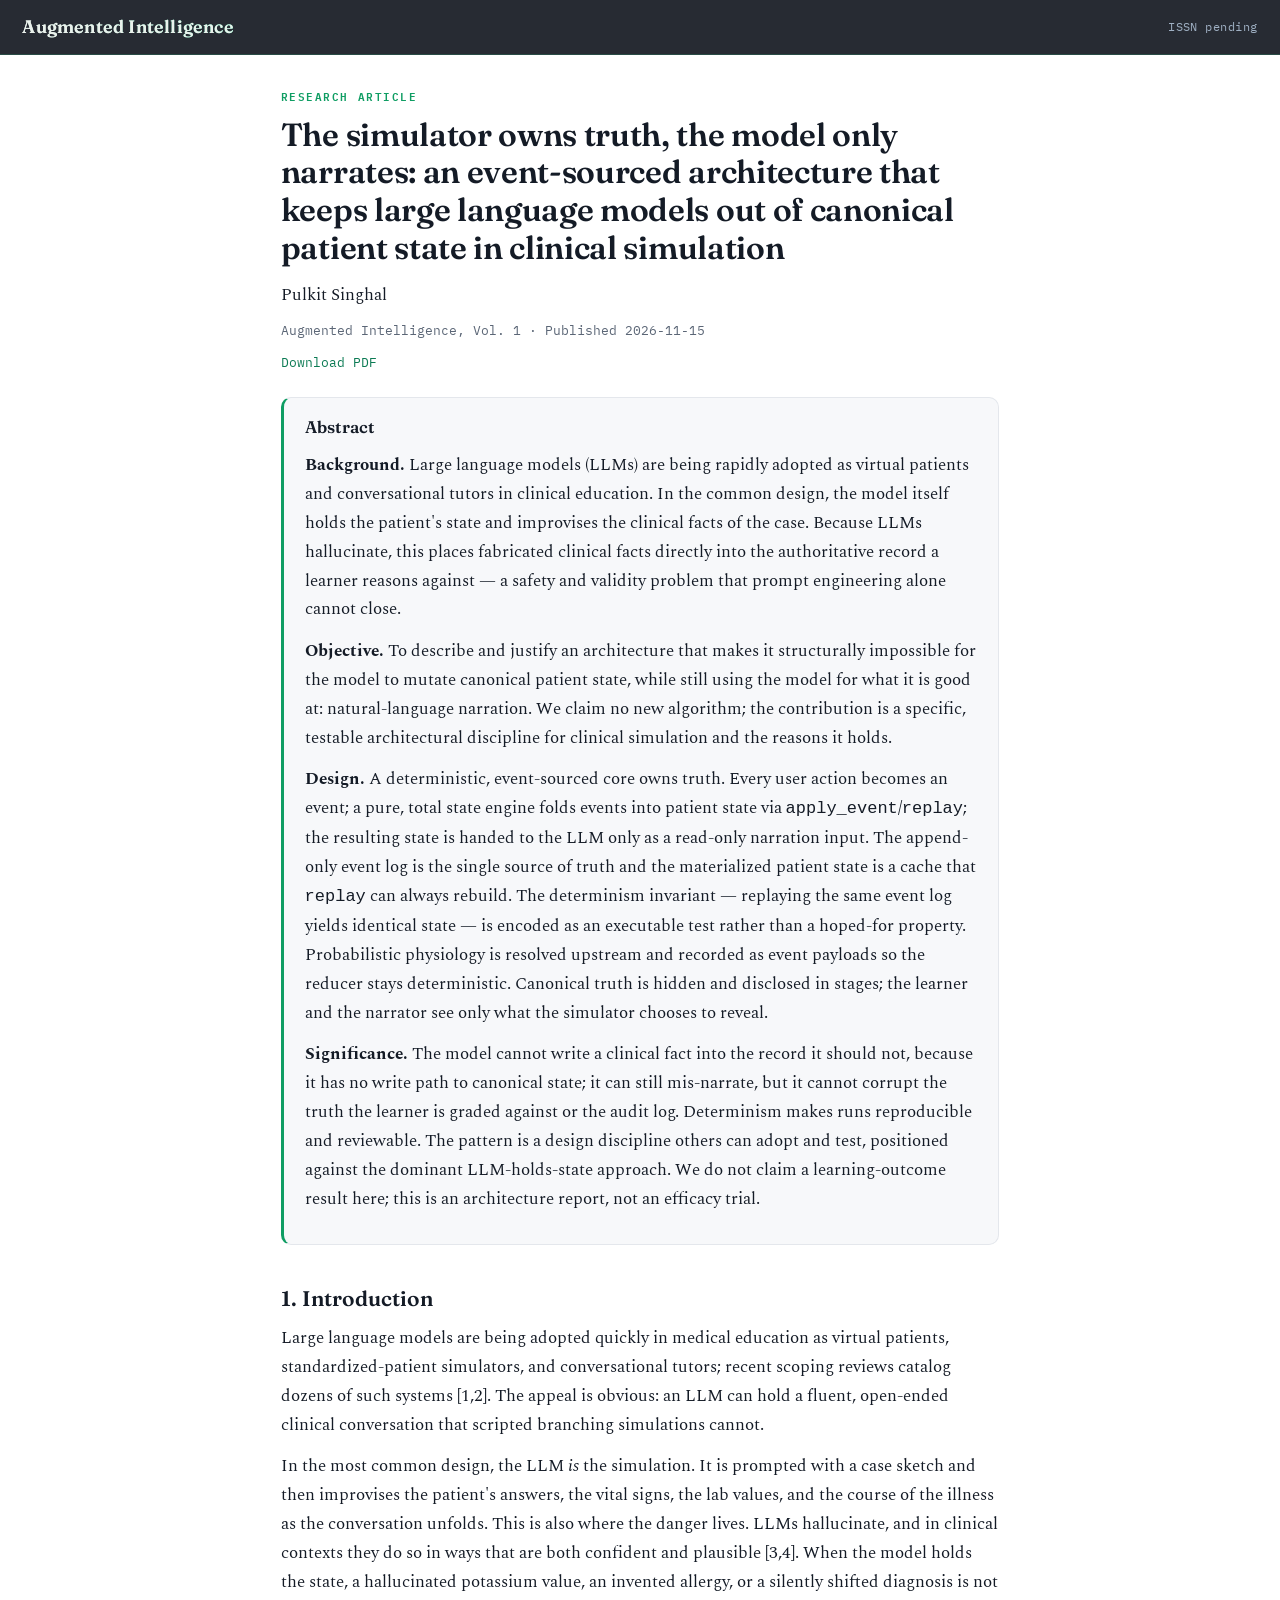
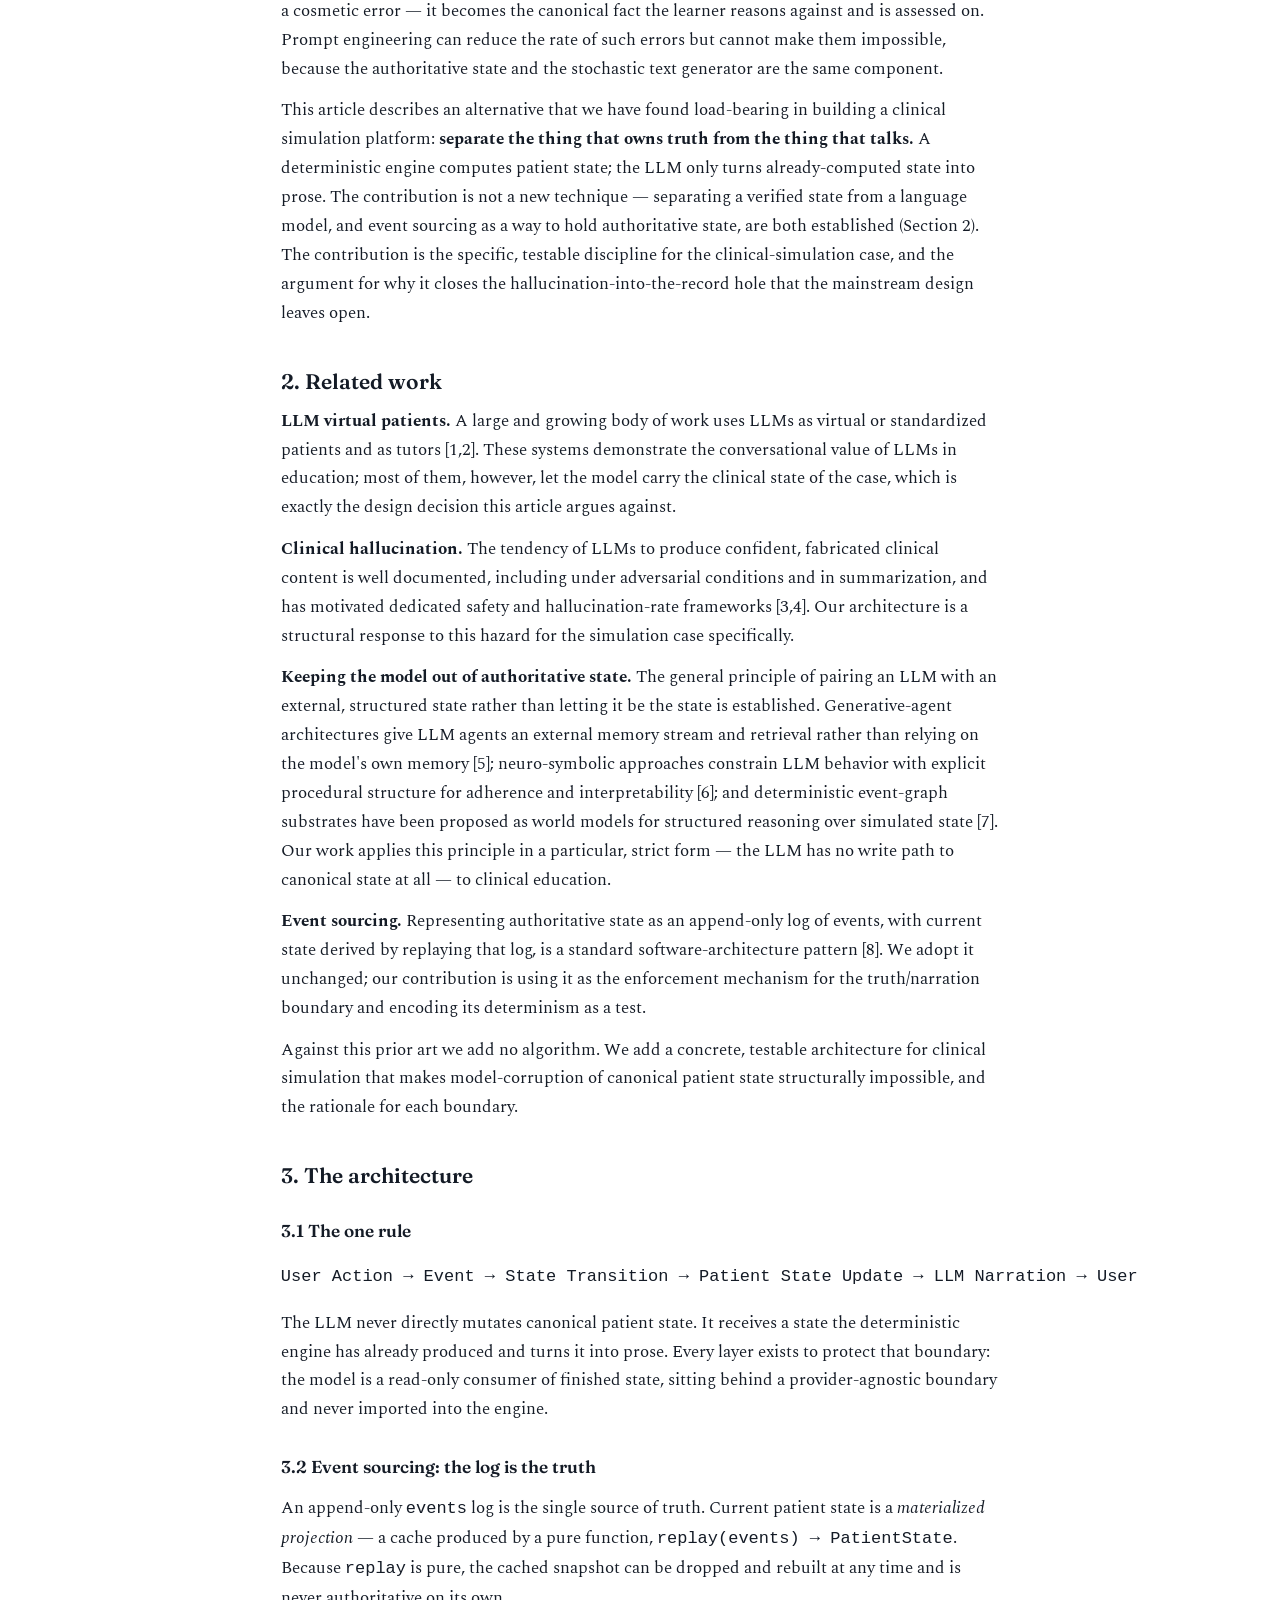
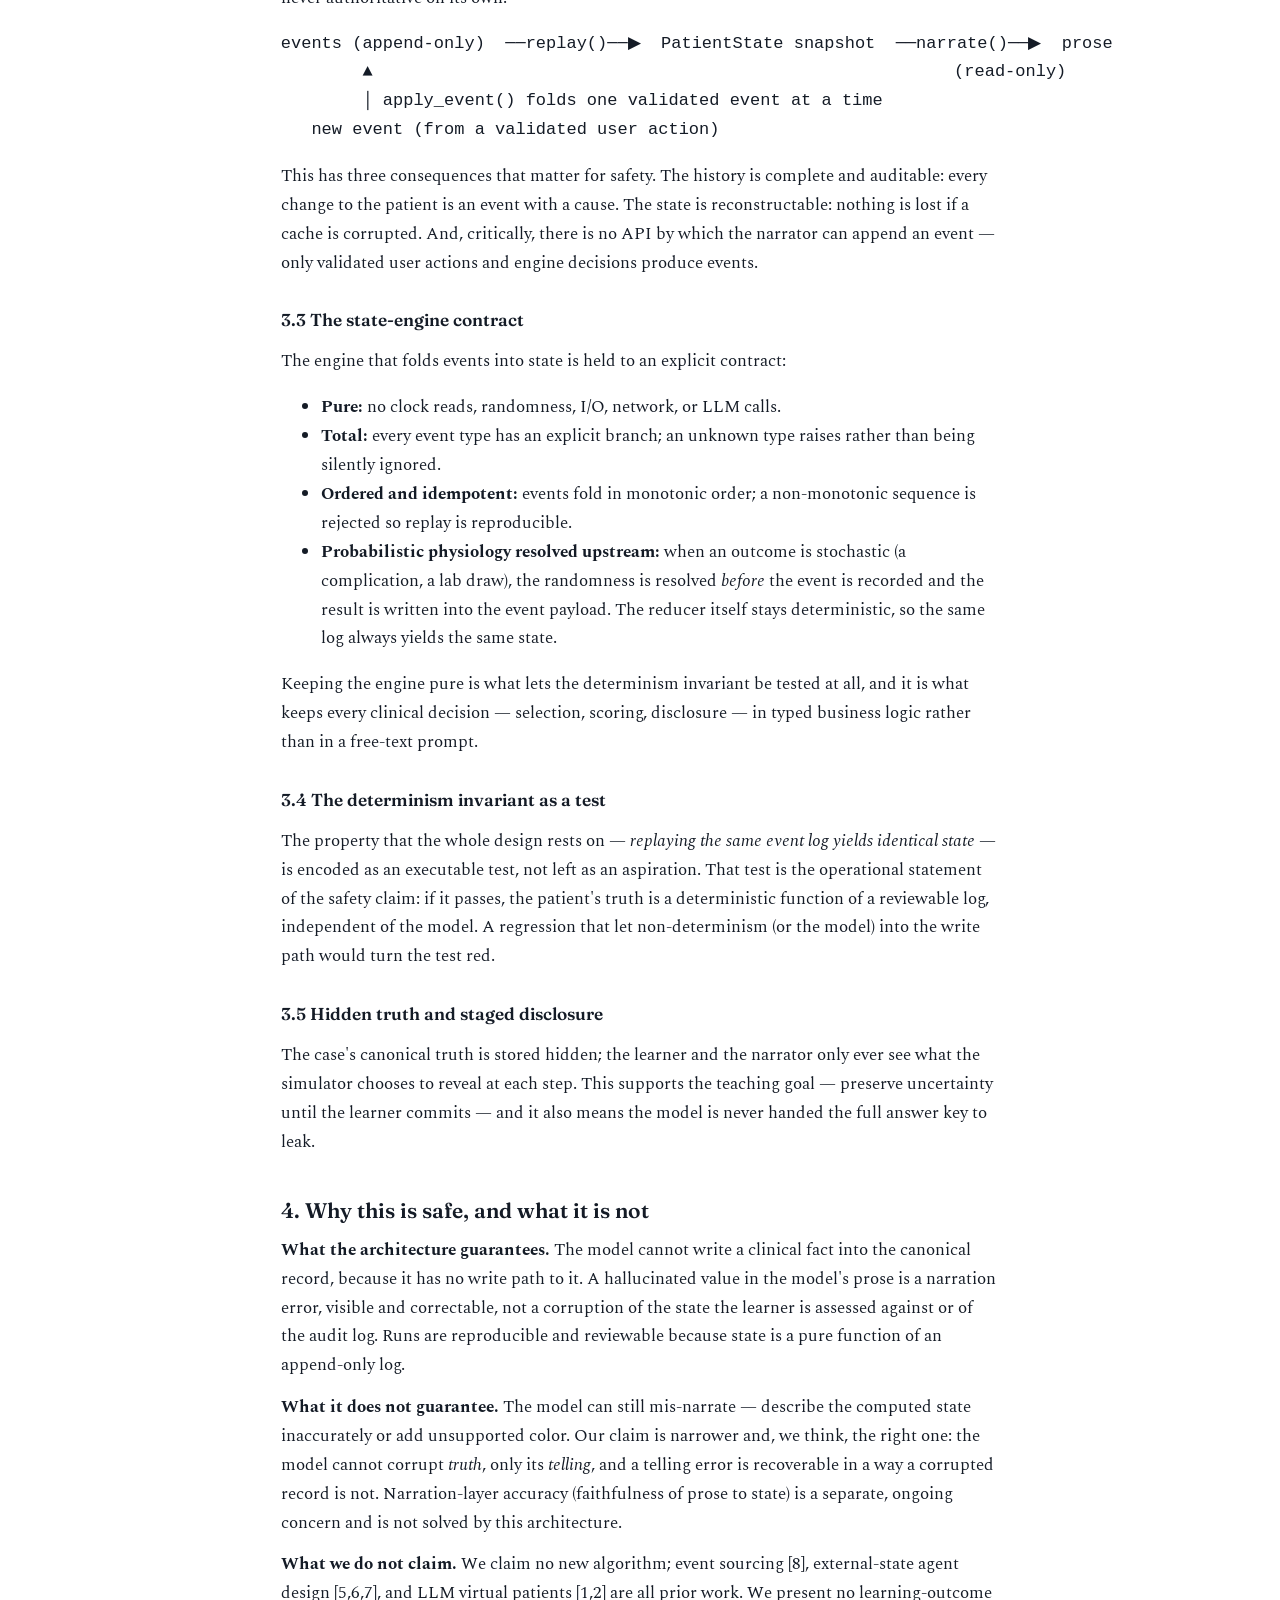
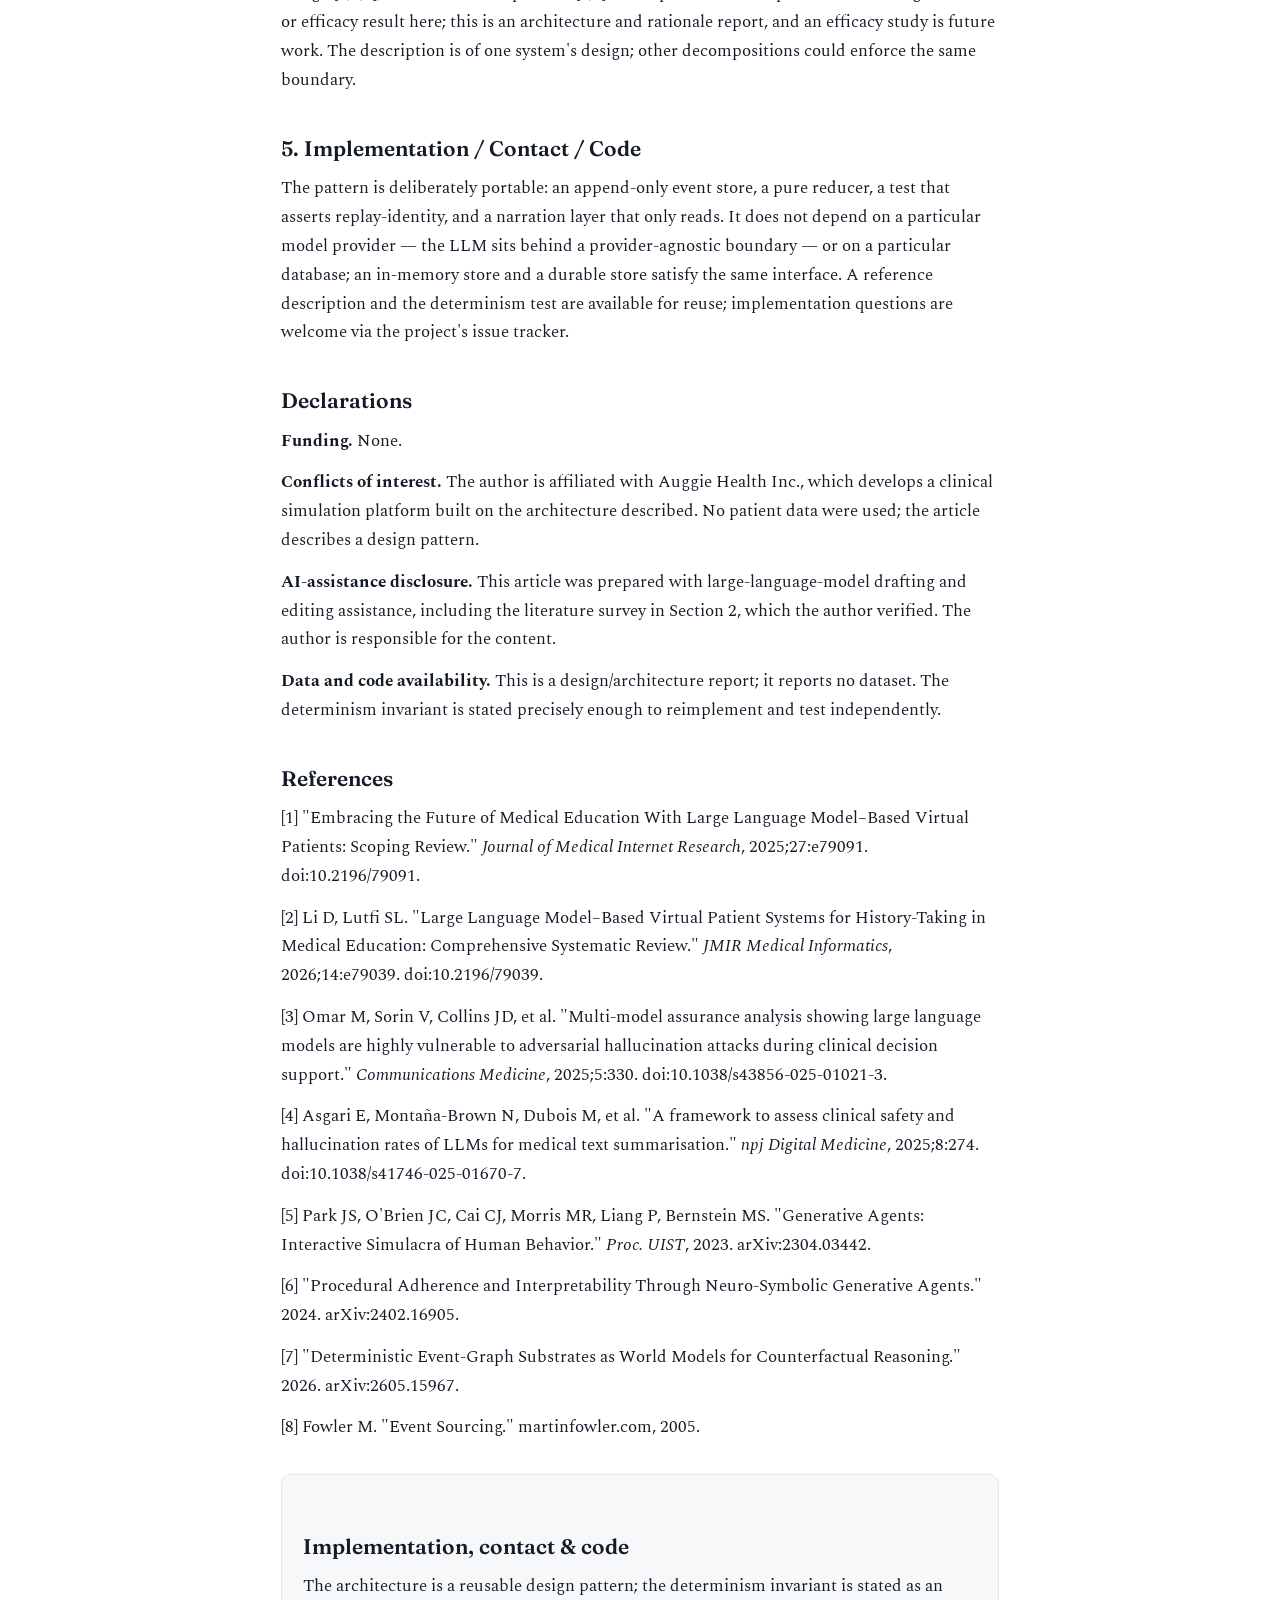
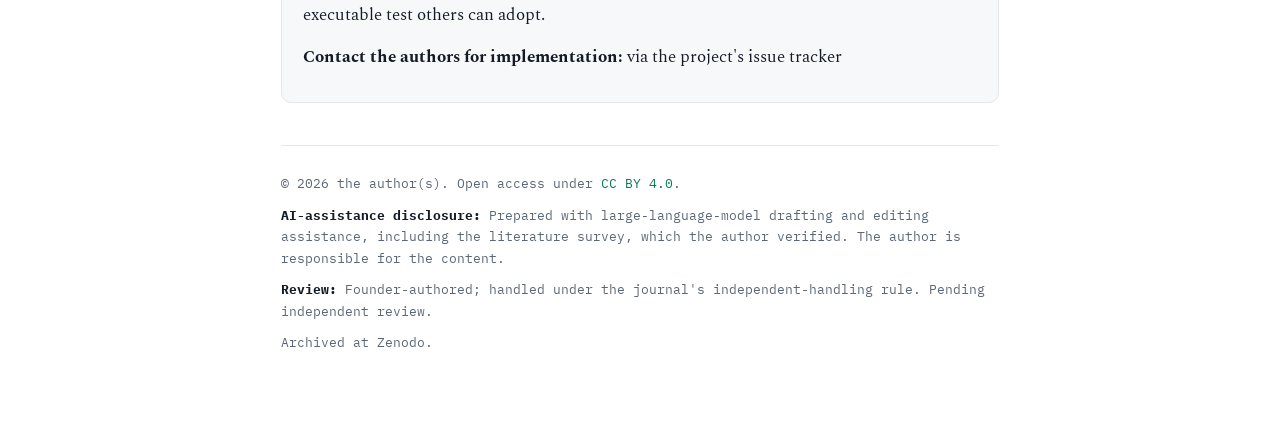
==== articles/deterministic-clinical-simulation-llm-narration/index.html @ f53c1c98 "feat(site): publish Vol 1 Art 1 (Healer) and complete editor profiles Publishes the inaugural articl" ====
<!doctype html>
<html lang="en">
<head>
<meta charset="utf-8">
<meta name="viewport" content="width=device-width, initial-scale=1">
<title>The simulator owns truth, the model only narrates: an event-sourced architecture that keeps large language models out of canonical patient state in clinical simulation — Augmented Intelligence</title>

<!-- Google Scholar / Highwire metadata. These tags are what Scholar crawls;
     every field below must be present and correct for indexing. -->
<meta name="citation_journal_title" content="Augmented Intelligence">
<meta name="citation_journal_abbrev" content="Augment. Intell.">
<meta name="citation_publisher" content="Auggie Health Inc.">

<meta name="citation_title" content="The simulator owns truth, the model only narrates: an event-sourced architecture that keeps large language models out of canonical patient state in clinical simulation">
<meta name="citation_author" content="Pulkit Singhal">
<meta name="citation_publication_date" content="2026-11-15">
<meta name="citation_volume" content="1">

<meta name="citation_abstract_html_url" content="https://auggie-health-inc.github.io/articles/deterministic-clinical-simulation-llm-narration/index.html">
<meta name="citation_pdf_url" content="https://auggie-health-inc.github.io/articles/deterministic-clinical-simulation-llm-narration/deterministic-clinical-simulation-llm-narration.pdf">
<meta name="citation_language" content="en">
<meta name="citation_keywords" content="large language models">
<meta name="citation_keywords" content="clinical simulation">
<meta name="citation_keywords" content="medical education">
<meta name="citation_keywords" content="event sourcing">
<meta name="citation_keywords" content="hallucination">
<meta name="citation_keywords" content="virtual patients">
<meta name="citation_keywords" content="AI safety">

<!-- Dublin Core (DOAJ / general harvesters) -->
<meta name="DC.title" content="The simulator owns truth, the model only narrates: an event-sourced architecture that keeps large language models out of canonical patient state in clinical simulation">
<meta name="DC.creator" content="Pulkit Singhal">
<meta name="DC.date" content="2026-11-15">
<meta name="DC.publisher" content="Auggie Health Inc.">
<meta name="DC.rights" content="https://creativecommons.org/licenses/by/4.0/">
<meta name="DC.type" content="text">

<!-- schema.org structured data (ScholarlyArticle) for Google + AI answer engines -->
<script type="application/ld+json">
{
  "@context": "https://schema.org",
  "@type": "ScholarlyArticle",
  "headline": "The simulator owns truth, the model only narrates: an event-sourced architecture that keeps large language models out of canonical patient state in clinical simulation",
  "name": "The simulator owns truth, the model only narrates: an event-sourced architecture that keeps large language models out of canonical patient state in clinical simulation",
  "author": [
    {
      "@type": "Person",
      "name": "Pulkit Singhal",
      "affiliation": {
        "@type": "Organization",
        "name": "Auggie Health Inc., Omaha, Nebraska, USA"
      },
      "@id": "https://orcid.org/0009-0009-4335-6035",
      "sameAs": "https://orcid.org/0009-0009-4335-6035"
    }
  ],
  "datePublished": "2026-11-15",
  "inLanguage": "en",
  "publisher": {
    "@type": "Organization",
    "name": "Auggie Health Inc."
  },
  "isPartOf": {
    "@type": "Periodical",
    "name": "Augmented Intelligence"
  },
  "license": "https://creativecommons.org/licenses/by/4.0/",
  "url": "https://auggie-health-inc.github.io/articles/deterministic-clinical-simulation-llm-narration/index.html",
  "keywords": [
    "large language models",
    "clinical simulation",
    "medical education",
    "event sourcing",
    "hallucination",
    "virtual patients",
    "AI safety"
  ]
}
</script>

<link rel="stylesheet" href="/assets/style.css">
</head>
<body>
<header class="site">
  <a href="/">Augmented Intelligence</a>
  <span class="issn">ISSN pending</span>
</header>

<main class="article">
  <p class="type">Research Article</p>
  <h1>The simulator owns truth, the model only narrates: an event-sourced architecture that keeps large language models out of canonical patient state in clinical simulation</h1>
  <p class="authors">Pulkit Singhal</p>
  <p class="meta">
    Augmented Intelligence, Vol. 1 ·
    Published 2026-11-15
  </p>
  <p class="actions"><a href="https://auggie-health-inc.github.io/articles/deterministic-clinical-simulation-llm-narration/deterministic-clinical-simulation-llm-narration.pdf">Download PDF</a></p>

  <section class="abstract">
    <h2>Abstract</h2>
    <p><strong>Background.</strong> Large language models (LLMs) are being rapidly adopted as virtual patients and conversational tutors in clinical education. In the common design, the model itself holds the patient's state and improvises the clinical facts of the case. Because LLMs hallucinate, this places fabricated clinical facts directly into the authoritative record a learner reasons against — a safety and validity problem that prompt engineering alone cannot close.</p>
<p><strong>Objective.</strong> To describe and justify an architecture that makes it structurally impossible for the model to mutate canonical patient state, while still using the model for what it is good at: natural-language narration. We claim no new algorithm; the contribution is a specific, testable architectural discipline for clinical simulation and the reasons it holds.</p>
<p><strong>Design.</strong> A deterministic, event-sourced core owns truth. Every user action becomes an event; a pure, total state engine folds events into patient state via <code>apply_event</code>/<code>replay</code>; the resulting state is handed to the LLM only as a read-only narration input. The append-only event log is the single source of truth and the materialized patient state is a cache that <code>replay</code> can always rebuild. The determinism invariant — replaying the same event log yields identical state — is encoded as an executable test rather than a hoped-for property. Probabilistic physiology is resolved upstream and recorded as event payloads so the reducer stays deterministic. Canonical truth is hidden and disclosed in stages; the learner and the narrator see only what the simulator chooses to reveal.</p>
<p><strong>Significance.</strong> The model cannot write a clinical fact into the record it should not, because it has no write path to canonical state; it can still mis-narrate, but it cannot corrupt the truth the learner is graded against or the audit log. Determinism makes runs reproducible and reviewable. The pattern is a design discipline others can adopt and test, positioned against the dominant LLM-holds-state approach. We do not claim a learning-outcome result here; this is an architecture report, not an efficacy trial.</p>
  </section>

  <section class="body">
    <h2 id="1-introduction">1. Introduction</h2>
<p>Large language models are being adopted quickly in medical education as virtual patients, standardized-patient simulators, and conversational tutors; recent scoping reviews catalog dozens of such systems [1,2]. The appeal is obvious: an LLM can hold a fluent, open-ended clinical conversation that scripted branching simulations cannot.</p>
<p>In the most common design, the LLM <em>is</em> the simulation. It is prompted with a case sketch and then improvises the patient's answers, the vital signs, the lab values, and the course of the illness as the conversation unfolds. This is also where the danger lives. LLMs hallucinate, and in clinical contexts they do so in ways that are both confident and plausible [3,4]. When the model holds the state, a hallucinated potassium value, an invented allergy, or a silently shifted diagnosis is not a cosmetic error — it becomes the canonical fact the learner reasons against and is assessed on. Prompt engineering can reduce the rate of such errors but cannot make them impossible, because the authoritative state and the stochastic text generator are the same component.</p>
<p>This article describes an alternative that we have found load-bearing in building a clinical simulation platform: <strong>separate the thing that owns truth from the thing that talks.</strong> A deterministic engine computes patient state; the LLM only turns already-computed state into prose. The contribution is not a new technique — separating a verified state from a language model, and event sourcing as a way to hold authoritative state, are both established (Section 2). The contribution is the specific, testable discipline for the clinical-simulation case, and the argument for why it closes the hallucination-into-the-record hole that the mainstream design leaves open.</p>
<h2 id="2-related-work">2. Related work</h2>
<p><strong>LLM virtual patients.</strong> A large and growing body of work uses LLMs as virtual or standardized patients and as tutors [1,2]. These systems demonstrate the conversational value of LLMs in education; most of them, however, let the model carry the clinical state of the case, which is exactly the design decision this article argues against.</p>
<p><strong>Clinical hallucination.</strong> The tendency of LLMs to produce confident, fabricated clinical content is well documented, including under adversarial conditions and in summarization, and has motivated dedicated safety and hallucination-rate frameworks [3,4]. Our architecture is a structural response to this hazard for the simulation case specifically.</p>
<p><strong>Keeping the model out of authoritative state.</strong> The general principle of pairing an LLM with an external, structured state rather than letting it be the state is established. Generative-agent architectures give LLM agents an external memory stream and retrieval rather than relying on the model's own memory [5]; neuro-symbolic approaches constrain LLM behavior with explicit procedural structure for adherence and interpretability [6]; and deterministic event-graph substrates have been proposed as world models for structured reasoning over simulated state [7]. Our work applies this principle in a particular, strict form — the LLM has no write path to canonical state at all — to clinical education.</p>
<p><strong>Event sourcing.</strong> Representing authoritative state as an append-only log of events, with current state derived by replaying that log, is a standard software-architecture pattern [8]. We adopt it unchanged; our contribution is using it as the enforcement mechanism for the truth/narration boundary and encoding its determinism as a test.</p>
<p>Against this prior art we add no algorithm. We add a concrete, testable architecture for clinical simulation that makes model-corruption of canonical patient state structurally impossible, and the rationale for each boundary.</p>
<h2 id="3-the-architecture">3. The architecture</h2>
<h3 id="31-the-one-rule">3.1 The one rule</h3>
<pre><code>User Action → Event → State Transition → Patient State Update → LLM Narration → User
</code></pre>
<p>The LLM never directly mutates canonical patient state. It receives a state the deterministic engine has already produced and turns it into prose. Every layer exists to protect that boundary: the model is a read-only consumer of finished state, sitting behind a provider-agnostic boundary and never imported into the engine.</p>
<h3 id="32-event-sourcing-the-log-is-the-truth">3.2 Event sourcing: the log is the truth</h3>
<p>An append-only <code>events</code> log is the single source of truth. Current patient state is a <em>materialized projection</em> — a cache produced by a pure function, <code>replay(events) → PatientState</code>. Because <code>replay</code> is pure, the cached snapshot can be dropped and rebuilt at any time and is never authoritative on its own.</p>
<pre><code>events (append-only)  ──replay()──▶  PatientState snapshot  ──narrate()──▶  prose
        ▲                                                         (read-only)
        │ apply_event() folds one validated event at a time
   new event (from a validated user action)
</code></pre>
<p>This has three consequences that matter for safety. The history is complete and auditable: every change to the patient is an event with a cause. The state is reconstructable: nothing is lost if a cache is corrupted. And, critically, there is no API by which the narrator can append an event — only validated user actions and engine decisions produce events.</p>
<h3 id="33-the-state-engine-contract">3.3 The state-engine contract</h3>
<p>The engine that folds events into state is held to an explicit contract:</p>
<ul>
<li><strong>Pure:</strong> no clock reads, randomness, I/O, network, or LLM calls.</li>
<li><strong>Total:</strong> every event type has an explicit branch; an unknown type raises rather than being silently ignored.</li>
<li><strong>Ordered and idempotent:</strong> events fold in monotonic order; a non-monotonic sequence is rejected so replay is reproducible.</li>
<li><strong>Probabilistic physiology resolved upstream:</strong> when an outcome is stochastic (a complication, a lab draw), the randomness is resolved <em>before</em> the event is recorded and the result is written into the event payload. The reducer itself stays deterministic, so the same log always yields the same state.</li>
</ul>
<p>Keeping the engine pure is what lets the determinism invariant be tested at all, and it is what keeps every clinical decision — selection, scoring, disclosure — in typed business logic rather than in a free-text prompt.</p>
<h3 id="34-the-determinism-invariant-as-a-test">3.4 The determinism invariant as a test</h3>
<p>The property that the whole design rests on — <em>replaying the same event log yields identical state</em> — is encoded as an executable test, not left as an aspiration. That test is the operational statement of the safety claim: if it passes, the patient's truth is a deterministic function of a reviewable log, independent of the model. A regression that let non-determinism (or the model) into the write path would turn the test red.</p>
<h3 id="35-hidden-truth-and-staged-disclosure">3.5 Hidden truth and staged disclosure</h3>
<p>The case's canonical truth is stored hidden; the learner and the narrator only ever see what the simulator chooses to reveal at each step. This supports the teaching goal — preserve uncertainty until the learner commits — and it also means the model is never handed the full answer key to leak.</p>
<h2 id="4-why-this-is-safe-and-what-it-is-not">4. Why this is safe, and what it is not</h2>
<p><strong>What the architecture guarantees.</strong> The model cannot write a clinical fact into the canonical record, because it has no write path to it. A hallucinated value in the model's prose is a narration error, visible and correctable, not a corruption of the state the learner is assessed against or of the audit log. Runs are reproducible and reviewable because state is a pure function of an append-only log.</p>
<p><strong>What it does not guarantee.</strong> The model can still mis-narrate — describe the computed state inaccurately or add unsupported color. Our claim is narrower and, we think, the right one: the model cannot corrupt <em>truth</em>, only its <em>telling</em>, and a telling error is recoverable in a way a corrupted record is not. Narration-layer accuracy (faithfulness of prose to state) is a separate, ongoing concern and is not solved by this architecture.</p>
<p><strong>What we do not claim.</strong> We claim no new algorithm; event sourcing [8], external-state agent design [5,6,7], and LLM virtual patients [1,2] are all prior work. We present no learning-outcome or efficacy result here; this is an architecture and rationale report, and an efficacy study is future work. The description is of one system's design; other decompositions could enforce the same boundary.</p>
<h2 id="5-implementation-contact-code">5. Implementation / Contact / Code</h2>
<p>The pattern is deliberately portable: an append-only event store, a pure reducer, a test that asserts replay-identity, and a narration layer that only reads. It does not depend on a particular model provider — the LLM sits behind a provider-agnostic boundary — or on a particular database; an in-memory store and a durable store satisfy the same interface. A reference description and the determinism test are available for reuse; implementation questions are welcome via the project's issue tracker.</p>
<h2 id="declarations">Declarations</h2>
<p><strong>Funding.</strong> None.</p>
<p><strong>Conflicts of interest.</strong> The author is affiliated with Auggie Health Inc., which develops a clinical simulation platform built on the architecture described. No patient data were used; the article describes a design pattern.</p>
<p><strong>AI-assistance disclosure.</strong> This article was prepared with large-language-model drafting and editing assistance, including the literature survey in Section 2, which the author verified. The author is responsible for the content.</p>
<p><strong>Data and code availability.</strong> This is a design/architecture report; it reports no dataset. The determinism invariant is stated precisely enough to reimplement and test independently.</p>
<h2 id="references">References</h2>
<p>[1] "Embracing the Future of Medical Education With Large Language Model–Based Virtual Patients: Scoping Review." <em>Journal of Medical Internet Research</em>, 2025;27:e79091. doi:10.2196/79091.</p>
<p>[2] Li D, Lutfi SL. "Large Language Model–Based Virtual Patient Systems for History-Taking in Medical Education: Comprehensive Systematic Review." <em>JMIR Medical Informatics</em>, 2026;14:e79039. doi:10.2196/79039.</p>
<p>[3] Omar M, Sorin V, Collins JD, et al. "Multi-model assurance analysis showing large language models are highly vulnerable to adversarial hallucination attacks during clinical decision support." <em>Communications Medicine</em>, 2025;5:330. doi:10.1038/s43856-025-01021-3.</p>
<p>[4] Asgari E, Montaña-Brown N, Dubois M, et al. "A framework to assess clinical safety and hallucination rates of LLMs for medical text summarisation." <em>npj Digital Medicine</em>, 2025;8:274. doi:10.1038/s41746-025-01670-7.</p>
<p>[5] Park JS, O'Brien JC, Cai CJ, Morris MR, Liang P, Bernstein MS. "Generative Agents: Interactive Simulacra of Human Behavior." <em>Proc. UIST</em>, 2023. arXiv:2304.03442.</p>
<p>[6] "Procedural Adherence and Interpretability Through Neuro-Symbolic Generative Agents." 2024. arXiv:2402.16905.</p>
<p>[7] "Deterministic Event-Graph Substrates as World Models for Counterfactual Reasoning." 2026. arXiv:2605.15967.</p>
<p>[8] Fowler M. "Event Sourcing." martinfowler.com, 2005.</p>
  </section>

  
  <section class="implementation">
    <h2>Implementation, contact &amp; code</h2>
    <p>The architecture is a reusable design pattern; the determinism invariant is stated as an executable test others can adopt.</p>
    
    <p><strong>Contact the authors for implementation:</strong> via the project's issue tracker</p>
  </section>
  

  <footer class="article-footer">
    <p class="license">© 2026 the author(s). Open access under
      <a href="https://creativecommons.org/licenses/by/4.0/">CC BY 4.0</a>.</p>
    <p class="disclosure"><strong>AI-assistance disclosure:</strong> Prepared with large-language-model drafting and editing assistance, including the literature survey, which the author verified. The author is responsible for the content.</p>
    <p class="review"><strong>Review:</strong> Founder-authored; handled under the journal's independent-handling rule. Pending independent review.</p>
    <p class="preservation">Archived at Zenodo.</p>
  </footer>
</main>
</body>
</html>
---- assets/style.css ----
@import url('https://fonts.googleapis.com/css2?family=Fraunces:opsz,wght@9..144,400;9..144,500;9..144,600;9..144,700&family=IBM+Plex+Mono:wght@400;500;600&family=Spectral:wght@400;500;600&display=swap');

/* ============================================================
   Augmented Intelligence — design system
   Light, highly readable theme for articles & policy pages.
   body.neo switches the landing to the dark "networked" theme.
   ============================================================ */

:root{
  --ink:#141b26;          /* primary reading ink (light pages) */
  --muted:#5b6676;        /* secondary ink */
  --rule:#e4e7ec;         /* hairlines */
  --bg:#ffffff;           /* page surface */
  --surface:#f7f8fa;      /* raised panels */
  --link:#0b7a53;         /* emerald, AA on white */
  --link-hover:#095c3f;
  --accent:#0f9d63;       /* brand emerald */
  --accent-ink:#06140e;
  /* brand bar is dark on every page for a consistent anchor */
  --bar-bg:#0a0e17;
  --bar-ink:#eaf1ec;
  --bar-accent:#35e0a1;
  --serif:"Spectral",Georgia,"Times New Roman",serif;
  --display:"Fraunces",Georgia,serif;
  --mono:"IBM Plex Mono",ui-monospace,SFMono-Regular,Menlo,monospace;
  --maxw:760px;
}

*{box-sizing:border-box}
html{-webkit-text-size-adjust:100%}
body{margin:0;background:var(--bg);color:var(--ink);
  font:1.0625rem/1.7 var(--serif);-webkit-font-smoothing:antialiased;text-rendering:optimizeLegibility}
a{color:var(--link);text-decoration:none}
a:hover{color:var(--link-hover);text-decoration:underline;text-underline-offset:2px}

/* Highlight states kept legible (WCAG AA on both themes).
   Default (light pages): dark ink on a light-emerald selection. */
::selection{background:#adeccd;color:#06140e}
::-moz-selection{background:#adeccd;color:#06140e}
html{-webkit-tap-highlight-color:transparent}      /* no obscuring tap box on mobile */
a:focus-visible,.btn:focus-visible,button:focus-visible{
  outline:2px solid var(--accent);outline-offset:2px;border-radius:4px}

/* ---- Brand bar (all pages) ---- */
header.site{position:sticky;top:0;z-index:20;display:flex;justify-content:space-between;
  align-items:center;gap:1rem;padding:.75rem 1.4rem;
  background:color-mix(in srgb,var(--bar-bg) 88%,transparent);
  backdrop-filter:saturate(1.3) blur(10px);
  border-bottom:1px solid rgba(53,224,161,.18)}
header.site a.brand,header.site>a:first-child{
  font-family:var(--display);font-weight:600;font-size:1.12rem;letter-spacing:.2px;
  color:var(--bar-ink);text-decoration:none;
  background:linear-gradient(92deg,var(--bar-ink),var(--bar-accent));
  -webkit-background-clip:text;background-clip:text}
header.site a:first-child:hover{text-decoration:none;filter:brightness(1.12)}
header.site .issn{color:#9fb0c3;font-size:.72rem;font-family:var(--mono);letter-spacing:.04em}

/* ---- Readable content (article / policy pages) ---- */
main{max-width:var(--maxw);margin:0 auto;padding:2rem 1.3rem 5rem}
h1{font-family:var(--display);font-weight:600;font-size:2rem;line-height:1.18;
  letter-spacing:-.01em;margin:.3em 0 .45em}
h2{font-family:var(--display);font-weight:600;font-size:1.32rem;line-height:1.25;margin:1.9em 0 .5em}
h3{font-family:var(--display);font-weight:600;font-size:1.08rem;margin:1.6em 0 .4em}
p{margin:.75em 0}
.type,.tagline,.byline,.meta,.authors,.actions{font-family:var(--mono)}
.type{text-transform:uppercase;letter-spacing:.14em;font-size:.68rem;color:var(--accent);margin:0 0 .3em;font-weight:600}
.authors{font-family:var(--serif);font-size:1.08rem;color:var(--ink);margin:.2em 0}
.meta,.actions{font-size:.82rem;color:var(--muted)}
.abstract{background:var(--surface);border:1px solid var(--rule);border-left:3px solid var(--accent);
  border-radius:10px;padding:1.1rem 1.3rem;margin:1.4rem 0}
.abstract h2{margin-top:.1em;font-size:1.05rem}
.body :is(h2,h3){scroll-margin-top:5rem}
.implementation{background:var(--surface);border:1px solid var(--rule);border-radius:10px;padding:1.1rem 1.3rem;margin:2rem 0}
.article-footer{margin-top:2.6rem;padding-top:1.1rem;border-top:1px solid var(--rule);
  font-size:.84rem;color:var(--muted);font-family:var(--mono);line-height:1.6}
.article-footer strong{color:var(--ink)}
ul.articles{list-style:none;padding:0}
ul.articles li{padding:.7rem 0;border-bottom:1px solid var(--rule)}
ul.articles .byline{display:block;font-size:.78rem;color:var(--muted);margin-top:.2em}

/* nav on policy pages */
nav.pages{display:flex;flex-wrap:wrap;gap:1.1rem;font-family:var(--mono);font-size:.82rem;margin:1.6rem 0 2rem}
main.page nav.pages,main.page .site-footer{margin-top:2.4rem}
.site-footer{margin-top:2.6rem;padding-top:1.1rem;border-top:1px solid var(--rule);
  font-size:.85rem;color:var(--muted);font-family:var(--mono)}

/* ============================================================
   body.neo — the dark networked landing
   ============================================================ */
body.neo{
  --ink:#eaf1ec;--muted:#9fb3c4;--rule:rgba(120,140,170,.18);
  --bg:#070a12;--surface:#0e1420;--link:#5ff0b8;--link-hover:#8ff6cd;
  --accent:#35e0a1;--accent-ink:#04130c;
  background:
    radial-gradient(1100px 620px at 78% -8%,rgba(53,224,161,.14),transparent 60%),
    radial-gradient(900px 600px at 8% 12%,rgba(56,120,189,.12),transparent 55%),
    var(--bg);
  background-attachment:fixed;color:var(--ink)}
body.neo a{color:var(--link)}
body.neo a:hover{color:var(--link-hover)}
/* dark theme: dark ink on an emerald selection stays readable */
body.neo ::selection{background:#35e0a1;color:#04130c}
body.neo ::-moz-selection{background:#35e0a1;color:#04130c}
body.neo main.home{max-width:1120px;padding:0 1.3rem 5rem}

/* faint constellation grid behind everything */
body.neo::before{content:"";position:fixed;inset:0;z-index:-1;pointer-events:none;opacity:.5;
  background-image:
    linear-gradient(rgba(120,150,190,.05) 1px,transparent 1px),
    linear-gradient(90deg,rgba(120,150,190,.05) 1px,transparent 1px);
  background-size:46px 46px;mask-image:radial-gradient(circle at 50% 20%,#000,transparent 75%)}

/* ---- hero ---- */
.hero{display:grid;grid-template-columns:1.05fr .95fr;gap:2.4rem;align-items:center;
  padding:3.2rem 0 2.2rem}
.kicker{font-family:var(--mono);font-size:.72rem;letter-spacing:.2em;text-transform:uppercase;
  color:var(--accent);display:inline-flex;align-items:center;gap:.55rem;margin:0 0 1rem}
.kicker::before{content:"";width:28px;height:1px;background:linear-gradient(90deg,var(--accent),transparent)}
.hero h1{font-family:var(--display);font-weight:600;font-size:clamp(2.3rem,4.6vw,3.5rem);
  line-height:1.05;letter-spacing:-.02em;margin:0 0 .5em;color:#fff}
.hero h1 em{font-style:italic;color:var(--accent)}
.hero .lede{font-size:1.08rem;line-height:1.65;color:var(--muted);max-width:34ch;margin:0 0 1.6rem}
.cta-row{display:flex;flex-wrap:wrap;gap:.7rem}
.btn{display:inline-flex;align-items:center;gap:.5rem;font-family:var(--mono);font-size:.82rem;
  font-weight:500;letter-spacing:.02em;padding:.7rem 1.15rem;border-radius:9px;
  border:1px solid transparent;cursor:pointer;transition:.18s ease}
.btn-primary{background:var(--accent);color:var(--accent-ink);font-weight:600;
  box-shadow:0 0 0 0 rgba(53,224,161,.5)}
.btn-primary:hover{text-decoration:none;filter:brightness(1.08);
  box-shadow:0 8px 30px -8px rgba(53,224,161,.6)}
.btn-ghost{border-color:rgba(120,230,185,.35);color:var(--ink);background:rgba(53,224,161,.05)}
.btn-ghost:hover{text-decoration:none;border-color:var(--accent);background:rgba(53,224,161,.1);color:#fff}

/* graph panel */
.graph-wrap{position:relative;border:1px solid var(--rule);border-radius:16px;
  background:linear-gradient(160deg,rgba(14,22,36,.9),rgba(7,12,22,.7));
  box-shadow:inset 0 1px 0 rgba(255,255,255,.04),0 30px 80px -40px rgba(53,224,161,.35);
  padding:.6rem}
.graph-wrap svg{display:block;width:100%;height:auto}
.graph-cap{font-family:var(--mono);font-size:.68rem;color:var(--muted);letter-spacing:.03em;
  text-align:center;padding:.3rem 0 .5rem}

/* ---- generic band ---- */
.band{padding:2.6rem 0;border-top:1px solid var(--rule)}
.band>.eyebrow{font-family:var(--mono);font-size:.72rem;letter-spacing:.18em;text-transform:uppercase;
  color:var(--accent);margin:0 0 .6rem}
.band h2{font-family:var(--display);font-weight:600;font-size:clamp(1.5rem,2.6vw,2rem);
  line-height:1.15;letter-spacing:-.01em;margin:0 0 .5em;color:#fff}
.band .sub{color:var(--muted);max-width:60ch;margin:0 0 1.6rem;font-size:1.02rem}

/* feature grid (the citable-network model) */
.feature-grid{display:grid;grid-template-columns:repeat(3,1fr);gap:1.1rem}
.feature{background:var(--surface);border:1px solid var(--rule);border-radius:13px;padding:1.3rem 1.25rem;
  transition:.2s ease}
.feature:hover{border-color:rgba(53,224,161,.4);transform:translateY(-2px);
  box-shadow:0 18px 40px -26px rgba(53,224,161,.5)}
.feature .fnum{font-family:var(--mono);font-size:.72rem;color:var(--accent);letter-spacing:.1em}
.feature h3{font-family:var(--display);font-size:1.12rem;margin:.5rem 0 .4rem;color:#fff;font-weight:600}
.feature p{font-size:.93rem;color:var(--muted);margin:0;line-height:1.6}

/* people */
.people-grid{display:grid;grid-template-columns:repeat(4,1fr);gap:1.1rem;align-items:stretch}
.person{background:var(--surface);border:1px solid var(--rule);border-radius:13px;padding:1.3rem 1.2rem;
  display:flex;flex-direction:column;gap:.45rem}
.person.lead{border-color:rgba(53,224,161,.45);
  box-shadow:0 0 0 1px rgba(53,224,161,.12),0 24px 60px -36px rgba(53,224,161,.5)}
.avatar{width:46px;height:46px;border-radius:50%;display:grid;place-items:center;
  font-family:var(--display);font-weight:600;font-size:1.1rem;color:var(--accent-ink);
  background:radial-gradient(circle at 32% 28%,#7ef3c4,var(--accent));
  box-shadow:0 0 22px -4px rgba(53,224,161,.6)}
.person .role{font-family:var(--mono);font-size:.68rem;letter-spacing:.08em;text-transform:uppercase;color:var(--accent)}
.person .name{font-family:var(--display);font-size:1.12rem;color:#fff;font-weight:600;line-height:1.2}
.person .aff{font-size:.86rem;color:var(--muted);margin:0}
.person .links{font-family:var(--mono);font-size:.74rem;margin-top:.2rem}
.seat{border-style:dashed;border-color:rgba(120,140,170,.4);background:transparent;
  align-items:flex-start;justify-content:center;text-align:left;min-height:150px}
.seat .avatar{background:transparent;border:1.5px dashed rgba(120,230,185,.5);color:var(--accent);
  box-shadow:none}
.seat .role{color:var(--muted)}
.seat .name{color:var(--ink);opacity:.85;font-size:1.02rem}

/* principles strip */
.principles{display:flex;flex-wrap:wrap;gap:.6rem;margin-top:.4rem}
.chip{font-family:var(--mono);font-size:.76rem;color:var(--ink);background:rgba(53,224,161,.07);
  border:1px solid var(--rule);border-radius:999px;padding:.45rem .85rem;display:inline-flex;gap:.45rem;align-items:center}
.chip::before{content:"";width:6px;height:6px;border-radius:50%;background:var(--accent);
  box-shadow:0 0 8px 1px rgba(53,224,161,.8)}

/* forthcoming / articles on landing */
.forthcoming{background:var(--surface);border:1px dashed var(--rule);border-radius:13px;
  padding:1.6rem;color:var(--muted);font-family:var(--mono);font-size:.92rem}
body.neo ul.articles li{border-color:var(--rule)}

/* footer on landing */
body.neo .site-footer{border-top:1px solid var(--rule);margin-top:0;padding:2rem 0 0;
  display:flex;flex-wrap:wrap;gap:1rem 2rem;justify-content:space-between;color:var(--muted)}
body.neo .site-footer a{color:var(--link)}
body.neo .site-footer .fnav{display:flex;flex-wrap:wrap;gap:1.1rem}

/* ---- SVG network graph marks ---- */
.net-edge{stroke:url(#edgeGrad);stroke-width:1.1;fill:none;opacity:.55}
.net-edge.flow{stroke-dasharray:4 7;animation:dash 3.4s linear infinite}
.net-node{fill:#0e1a2a;stroke:var(--accent);stroke-width:1.4}
.net-node.dim{stroke:rgba(120,160,200,.55)}
.net-node.open{fill:transparent;stroke:rgba(120,230,185,.55);stroke-dasharray:3 4}
.net-hub{fill:url(#hubGrad);stroke:#7ef3c4;stroke-width:1.6}
.net-lead{fill:var(--accent);stroke:#baf7dd;stroke-width:1.6}
.net-halo{fill:var(--accent);opacity:.18;animation:pulse 3.6s ease-in-out infinite}
.net-label{font-family:"IBM Plex Mono",monospace;font-size:11px;fill:#c7d6e4}
.net-label.key{fill:#eafff6}
.net-sub{font-family:"IBM Plex Mono",monospace;font-size:9.5px;fill:#8aa0b5}
@keyframes dash{to{stroke-dashoffset:-44}}
@keyframes pulse{0%,100%{opacity:.1;transform:scale(.85)}50%{opacity:.26;transform:scale(1.12)}}
.net-halo{transform-box:fill-box;transform-origin:center}

@media (prefers-reduced-motion:reduce){
  .net-edge.flow{animation:none}.net-halo{animation:none;opacity:.18}
}

/* ---- print: clean academic PDF (no site chrome) ---- */
@media print{
  header.site,.actions,.site-footer,nav.pages{display:none!important}
  body,body.neo{background:#fff!important;color:#141b26!important}
  main{max-width:none;padding:0}
  a{color:#0b7a53}
  .abstract,.implementation{background:#fff;border:1px solid #d7dce2}
}

/* ---- responsive ---- */
@media (max-width:860px){
  .hero{grid-template-columns:1fr;gap:1.6rem;padding:2.2rem 0 1.4rem}
  .graph-wrap{order:2}
  .feature-grid{grid-template-columns:1fr}
  .people-grid{grid-template-columns:1fr 1fr}
}
@media (max-width:520px){
  main{padding:1.4rem 1.1rem 4rem}
  .people-grid{grid-template-columns:1fr}
  .hero h1{font-size:2.1rem}
  body.neo .site-footer{flex-direction:column;gap:1rem}
}
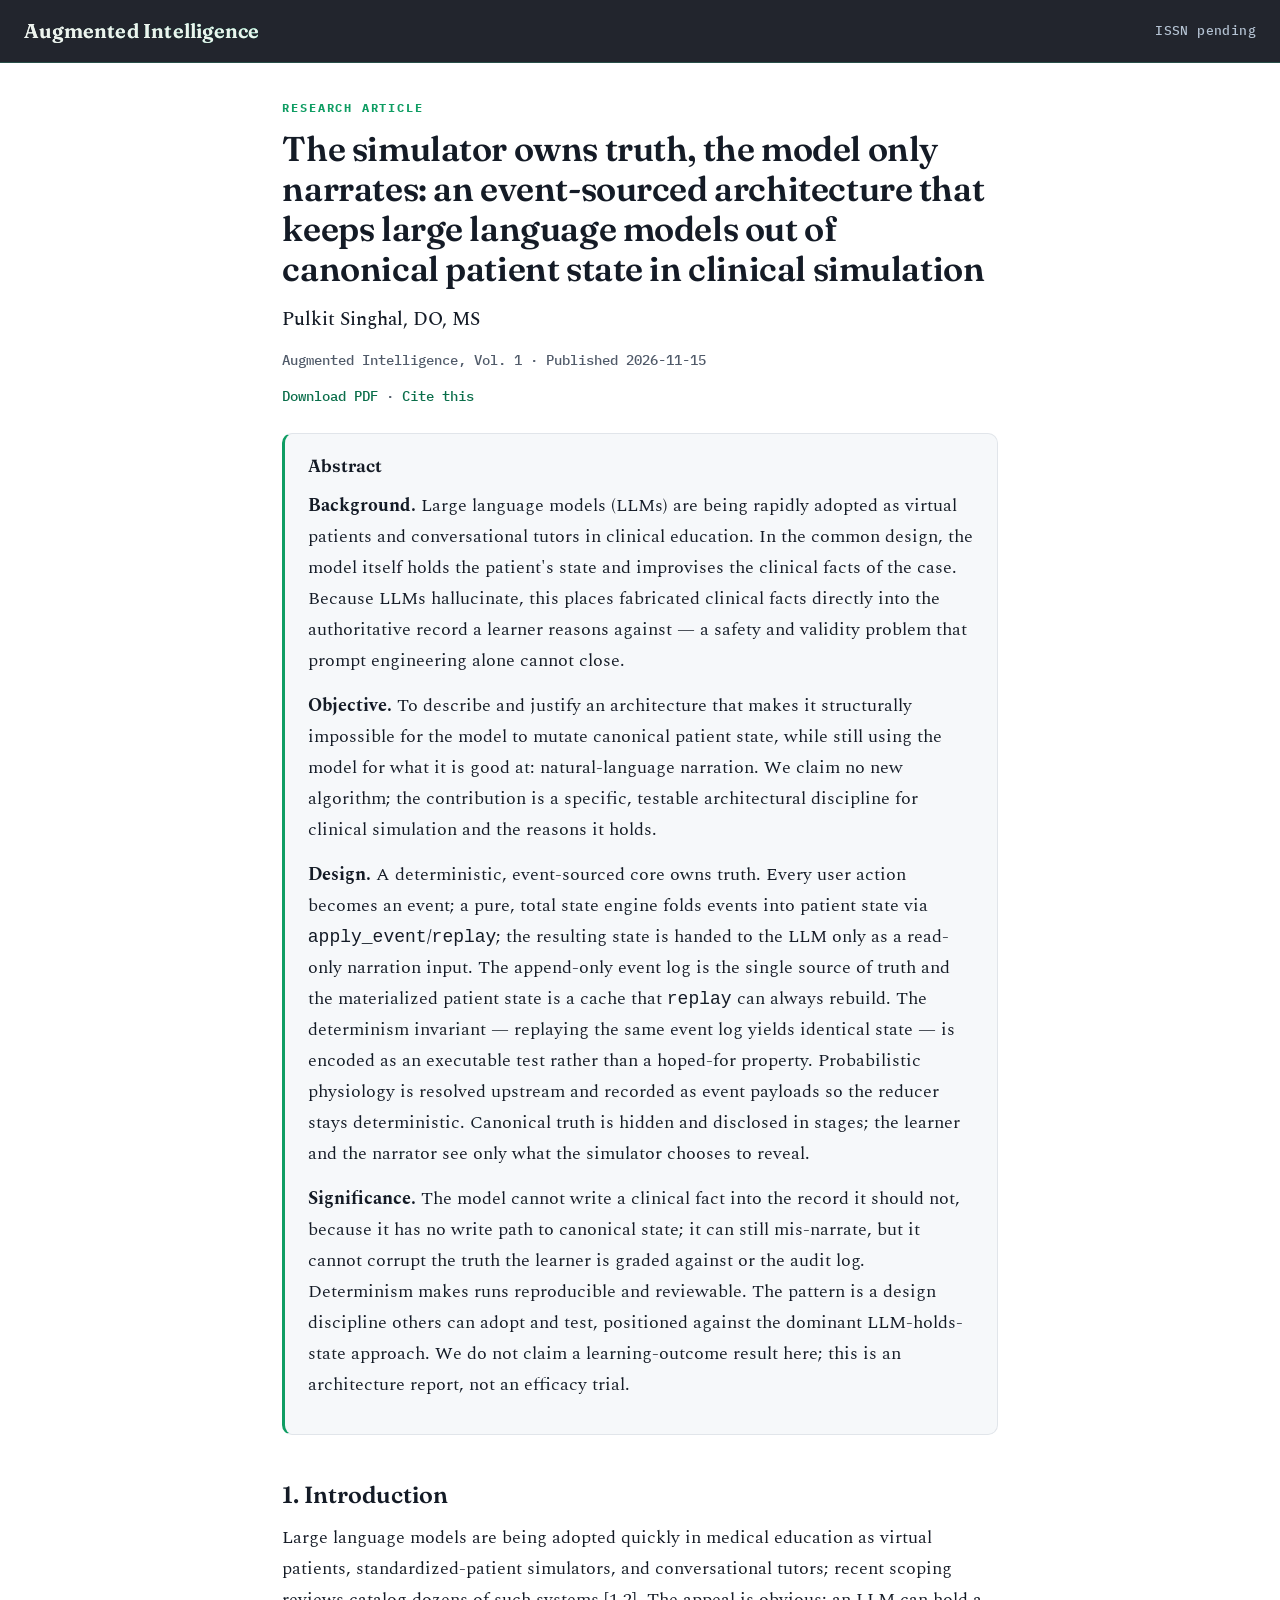
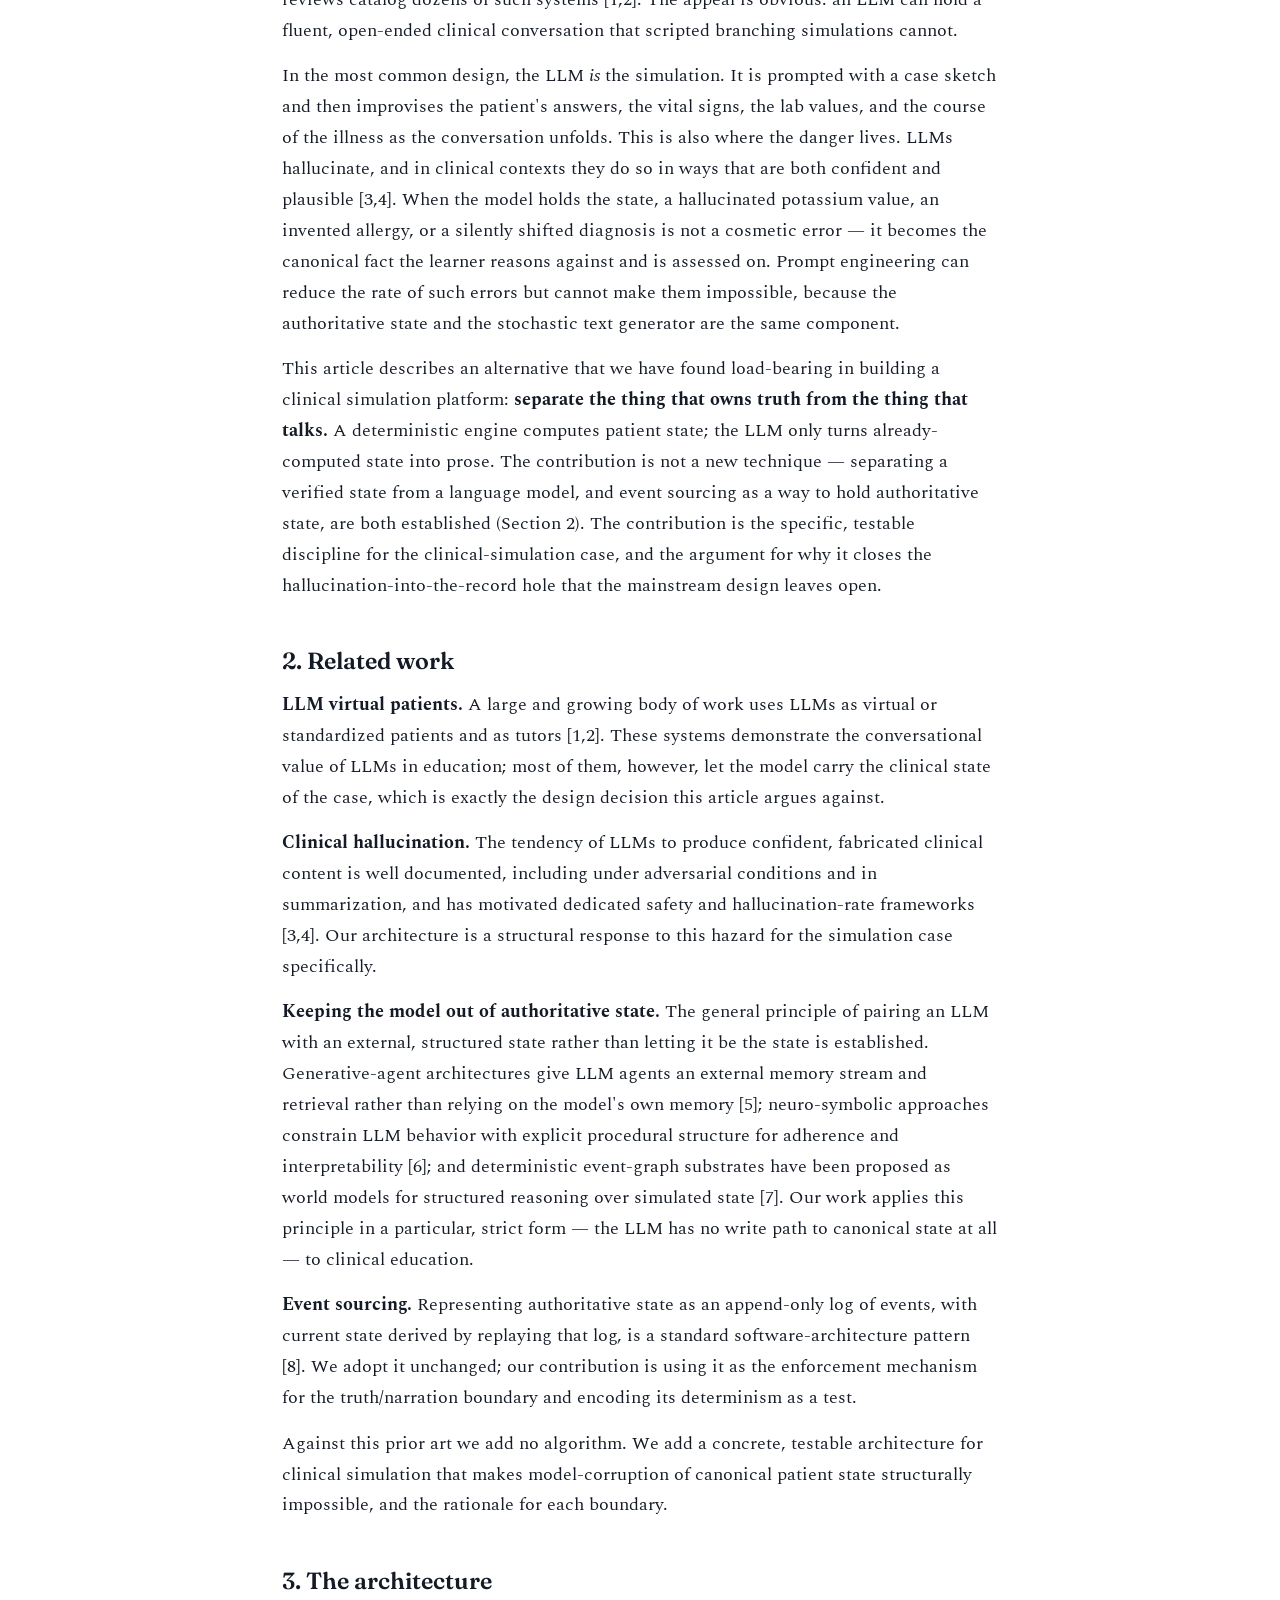
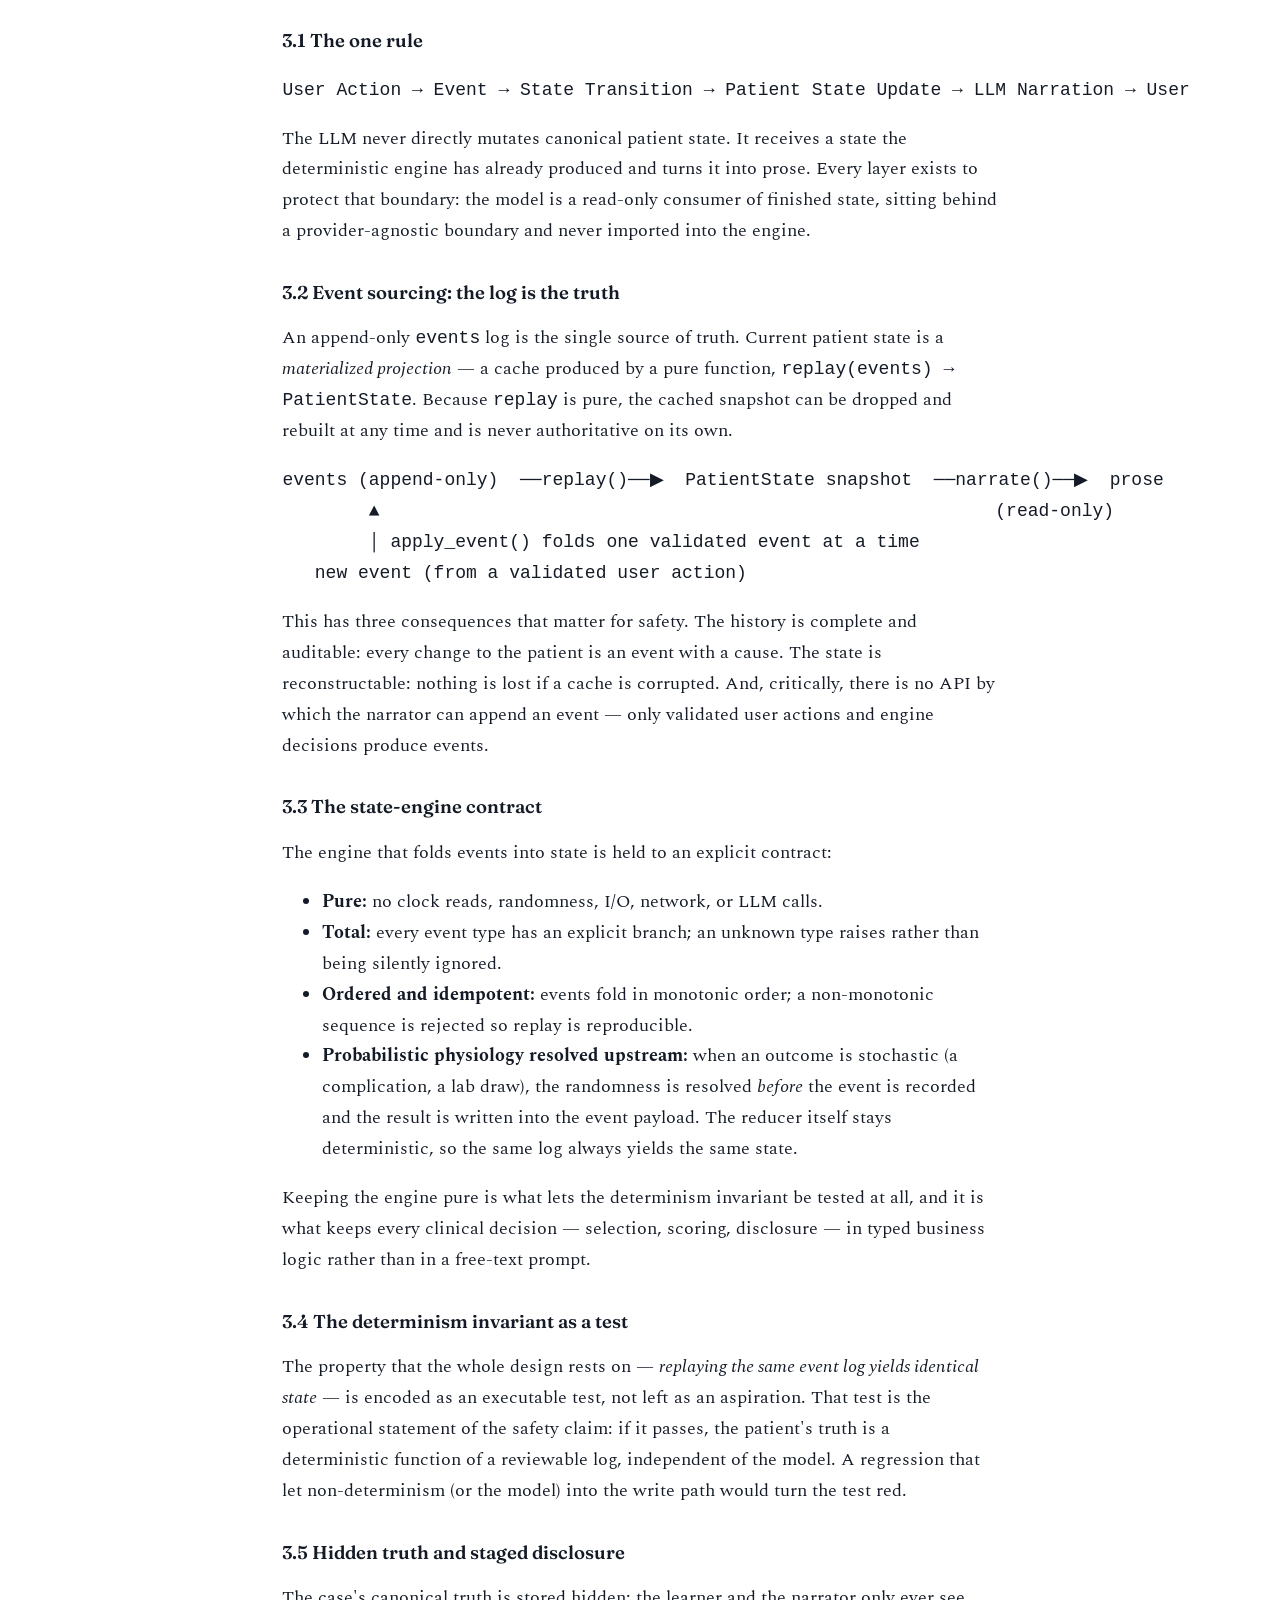
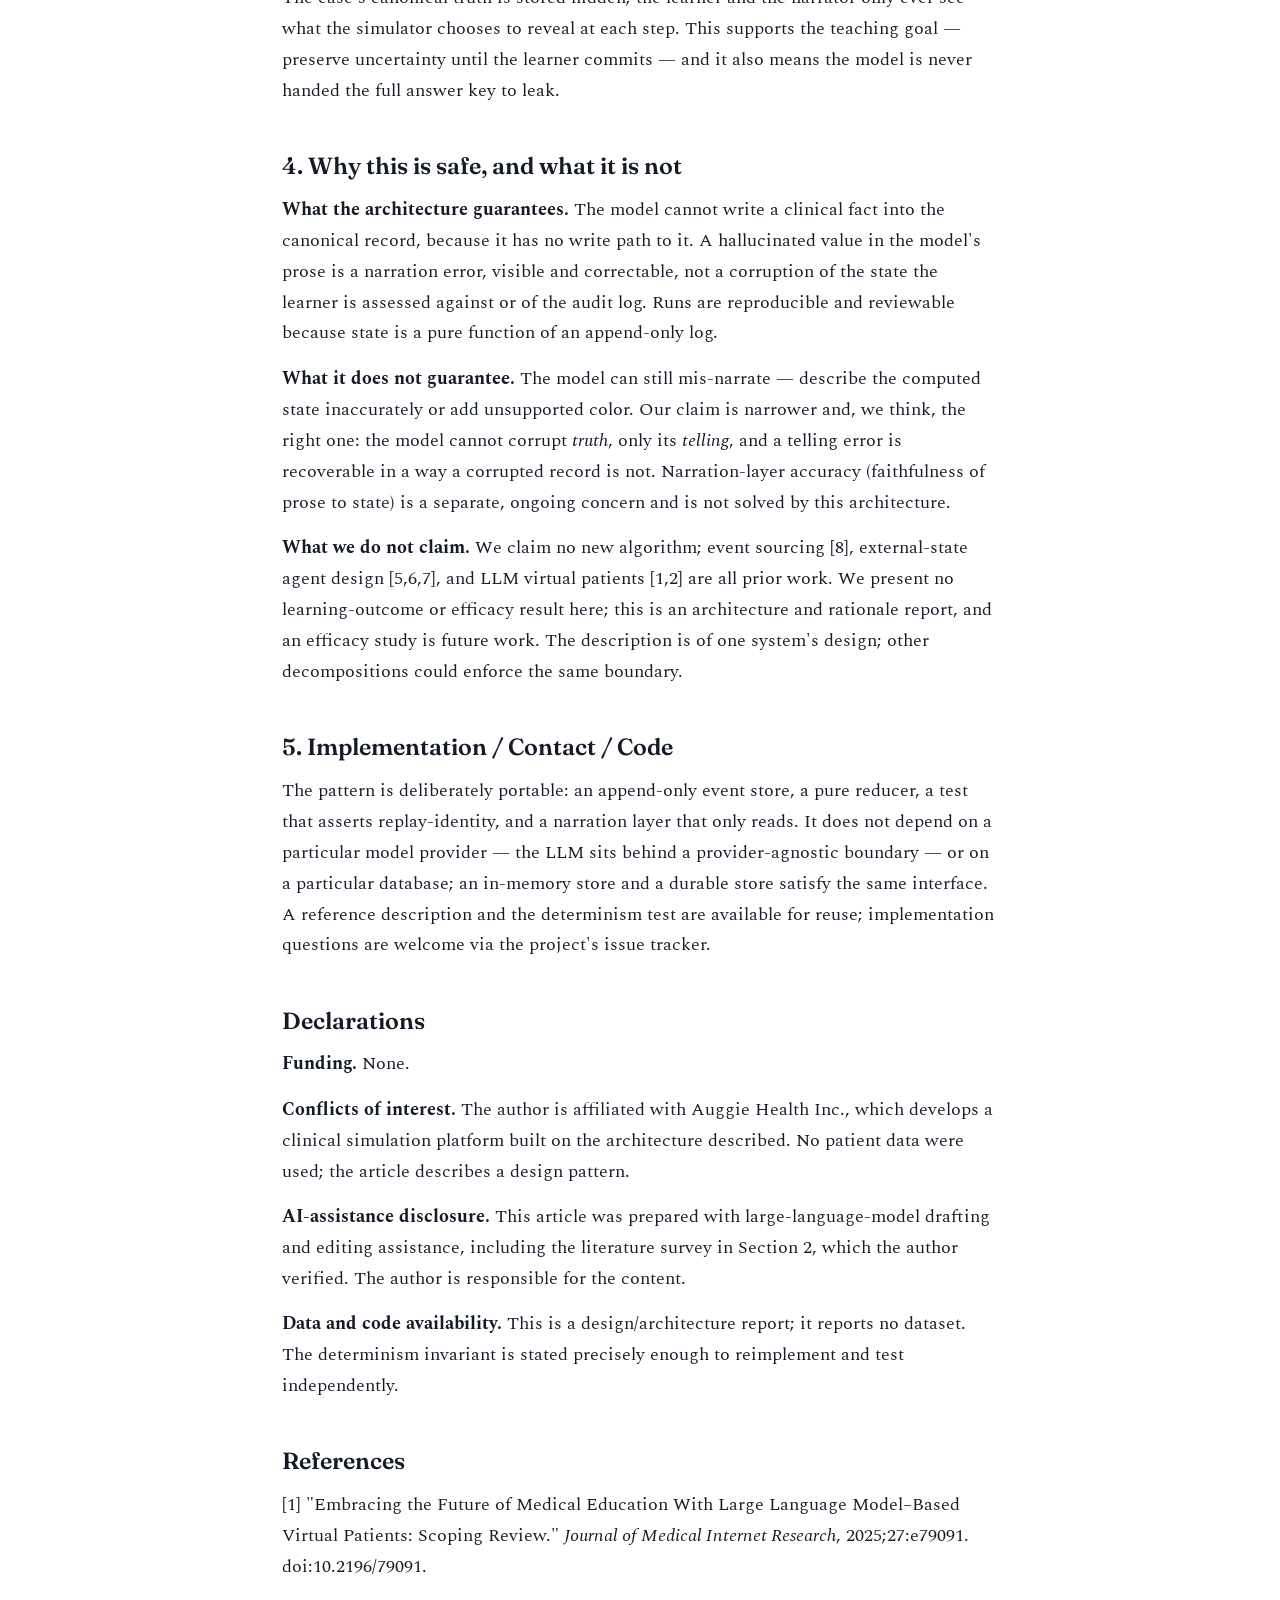
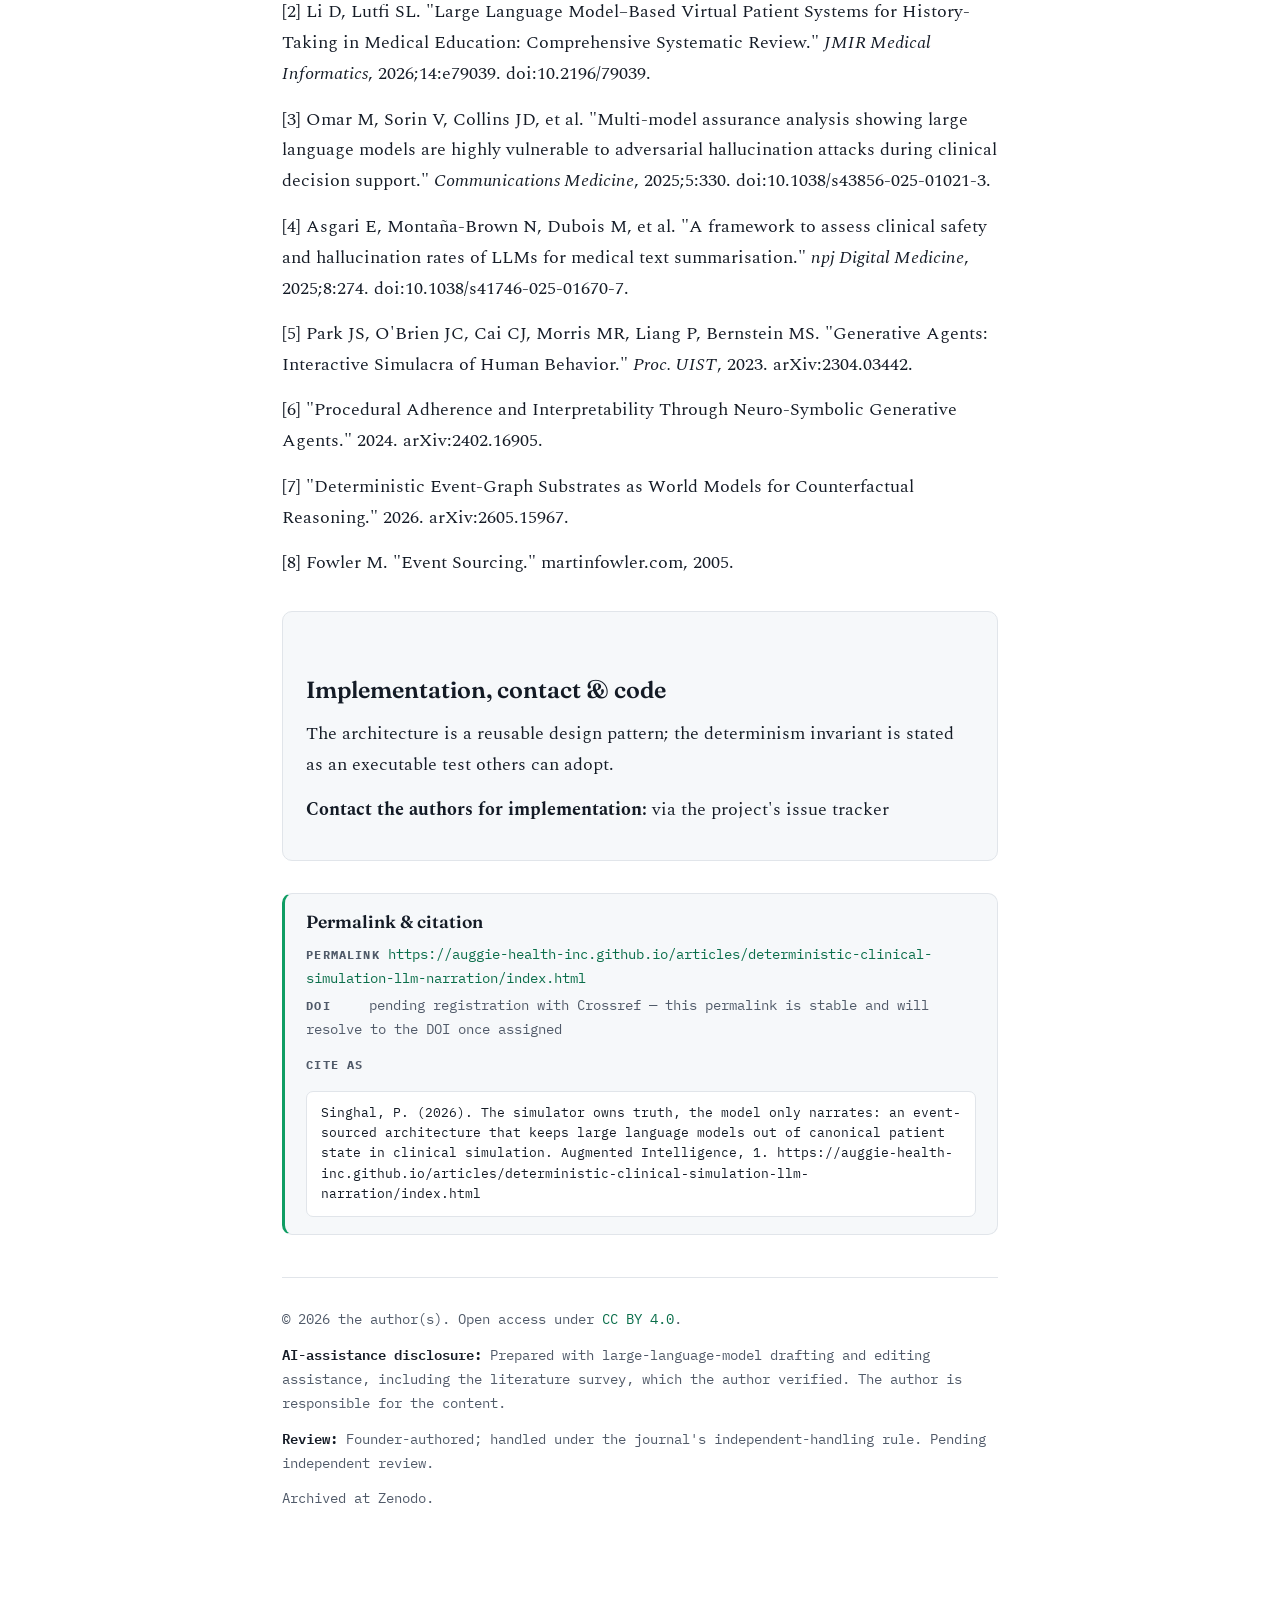
==== commit 9e9a8fb9: "feat(site): lead with graph + featured article, add subscribe, permalinks, feed Restructure the home" ====
--- a/articles/deterministic-clinical-simulation-llm-narration/index.html
+++ b/articles/deterministic-clinical-simulation-llm-narration/index.html
@@ -4,6 +4,19 @@
 <meta charset="utf-8">
 <meta name="viewport" content="width=device-width, initial-scale=1">
 <title>The simulator owns truth, the model only narrates: an event-sourced architecture that keeps large language models out of canonical patient state in clinical simulation — Augmented Intelligence</title>
+<meta name="description" content="An event-sourced architecture where the simulator owns canonical patient truth and the language model only narrates — keeping LLM hallucination out of clinical state, with the determinism invariant stated as an executable test others can adopt.">
+<link rel="canonical" href="https://auggie-health-inc.github.io/articles/deterministic-clinical-simulation-llm-narration/index.html">
+<link rel="alternate" type="application/atom+xml" title="Augmented Intelligence — new articles" href="https://auggie-health-inc.github.io/feed.xml">
+
+<!-- OpenGraph / Twitter -->
+<meta property="og:type" content="article">
+<meta property="og:site_name" content="Augmented Intelligence">
+<meta property="og:title" content="The simulator owns truth, the model only narrates: an event-sourced architecture that keeps large language models out of canonical patient state in clinical simulation">
+<meta property="og:description" content="An event-sourced architecture where the simulator owns canonical patient truth and the language model only narrates — keeping LLM hallucination out of clinical state, with the determinism invariant stated as an executable test others can adopt.">
+<meta property="og:url" content="https://auggie-health-inc.github.io/articles/deterministic-clinical-simulation-llm-narration/index.html">
+<meta property="og:image" content="https://auggie-health-inc.github.io/assets/og-card.png">
+<meta name="twitter:card" content="summary_large_image">
+<meta name="twitter:image" content="https://auggie-health-inc.github.io/assets/og-card.png">
 
 <!-- Google Scholar / Highwire metadata. These tags are what Scholar crawls;
      every field below must be present and correct for indexing. -->
@@ -12,7 +25,7 @@
 <meta name="citation_publisher" content="Auggie Health Inc.">
 
 <meta name="citation_title" content="The simulator owns truth, the model only narrates: an event-sourced architecture that keeps large language models out of canonical patient state in clinical simulation">
-<meta name="citation_author" content="Pulkit Singhal">
+<meta name="citation_author" content="Pulkit Singhal, DO, MS">
 <meta name="citation_publication_date" content="2026-11-15">
 <meta name="citation_volume" content="1">
 
@@ -29,7 +42,7 @@
 
 <!-- Dublin Core (DOAJ / general harvesters) -->
 <meta name="DC.title" content="The simulator owns truth, the model only narrates: an event-sourced architecture that keeps large language models out of canonical patient state in clinical simulation">
-<meta name="DC.creator" content="Pulkit Singhal">
+<meta name="DC.creator" content="Pulkit Singhal, DO, MS">
 <meta name="DC.date" content="2026-11-15">
 <meta name="DC.publisher" content="Auggie Health Inc.">
 <meta name="DC.rights" content="https://creativecommons.org/licenses/by/4.0/">
@@ -89,12 +102,12 @@
 <main class="article">
   <p class="type">Research Article</p>
   <h1>The simulator owns truth, the model only narrates: an event-sourced architecture that keeps large language models out of canonical patient state in clinical simulation</h1>
-  <p class="authors">Pulkit Singhal</p>
+  <p class="authors">Pulkit Singhal, DO, MS</p>
   <p class="meta">
     Augmented Intelligence, Vol. 1 ·
     Published 2026-11-15
   </p>
-  <p class="actions"><a href="https://auggie-health-inc.github.io/articles/deterministic-clinical-simulation-llm-narration/deterministic-clinical-simulation-llm-narration.pdf">Download PDF</a></p>
+  <p class="actions"><a href="https://auggie-health-inc.github.io/articles/deterministic-clinical-simulation-llm-narration/deterministic-clinical-simulation-llm-narration.pdf">Download PDF</a> · <a href="#cite">Cite this</a></p>
 
   <section class="abstract">
     <h2>Abstract</h2>
@@ -172,6 +185,16 @@
   </section>
   
 
+  <section class="permalink" id="cite">
+    <h2>Permalink &amp; citation</h2>
+    <p class="permalink-row"><span class="permalink-label">Permalink</span>
+      <a href="https://auggie-health-inc.github.io/articles/deterministic-clinical-simulation-llm-narration/index.html">https://auggie-health-inc.github.io/articles/deterministic-clinical-simulation-llm-narration/index.html</a></p>
+    <p class="permalink-row"><span class="permalink-label">DOI</span>
+      <span class="permalink-pending">pending registration with Crossref — this permalink is stable and will resolve to the DOI once assigned</span></p>
+    <p class="permalink-label">Cite as</p>
+    <pre class="cite">Singhal, P. (2026). The simulator owns truth, the model only narrates: an event-sourced architecture that keeps large language models out of canonical patient state in clinical simulation. Augmented Intelligence, 1. https://auggie-health-inc.github.io/articles/deterministic-clinical-simulation-llm-narration/index.html</pre>
+  </section>
+
   <footer class="article-footer">
     <p class="license">© 2026 the author(s). Open access under
       <a href="https://creativecommons.org/licenses/by/4.0/">CC BY 4.0</a>.</p>
--- a/assets/style.css
+++ b/assets/style.css
@@ -1,25 +1,16 @@
-@import url('https://fonts.googleapis.com/css2?family=Fraunces:opsz,wght@9..144,400;9..144,500;9..144,600;9..144,700&family=IBM+Plex+Mono:wght@400;500;600&family=Spectral:wght@400;500;600&display=swap');
+@import url('https://fonts.googleapis.com/css2?family=Fraunces:opsz,wght@9..144,400;9..144,500;9..144,600;9..144,700&family=IBM+Plex+Mono:wght@400;500;600;700&family=Spectral:wght@400;500;600&display=swap');
 
 /* ============================================================
    Augmented Intelligence — design system
-   Light, highly readable theme for articles & policy pages.
-   body.neo switches the landing to the dark "networked" theme.
+   Readable light theme (articles & policy). body.neo = dark landing.
+   Typography dialed for an institutional/academic audience:
+   generous size, solid weight, strong contrast in every state.
    ============================================================ */
 
 :root{
-  --ink:#141b26;          /* primary reading ink (light pages) */
-  --muted:#5b6676;        /* secondary ink */
-  --rule:#e4e7ec;         /* hairlines */
-  --bg:#ffffff;           /* page surface */
-  --surface:#f7f8fa;      /* raised panels */
-  --link:#0b7a53;         /* emerald, AA on white */
-  --link-hover:#095c3f;
-  --accent:#0f9d63;       /* brand emerald */
-  --accent-ink:#06140e;
-  /* brand bar is dark on every page for a consistent anchor */
-  --bar-bg:#0a0e17;
-  --bar-ink:#eaf1ec;
-  --bar-accent:#35e0a1;
+  --ink:#141b26;--muted:#505a69;--rule:#e1e5ea;--bg:#ffffff;--surface:#f6f8fa;
+  --link:#0a6e4a;--link-hover:#085338;--accent:#0f9d63;--accent-ink:#06140e;
+  --bar-bg:#0a0e17;--bar-ink:#eef3ee;--bar-accent:#46e6ab;
   --serif:"Spectral",Georgia,"Times New Roman",serif;
   --display:"Fraunces",Georgia,serif;
   --mono:"IBM Plex Mono",ui-monospace,SFMono-Regular,Menlo,monospace;
@@ -27,215 +18,245 @@
 }
 
 *{box-sizing:border-box}
-html{-webkit-text-size-adjust:100%}
+html{-webkit-text-size-adjust:100%;-webkit-tap-highlight-color:transparent}
 body{margin:0;background:var(--bg);color:var(--ink);
-  font:1.0625rem/1.7 var(--serif);-webkit-font-smoothing:antialiased;text-rendering:optimizeLegibility}
+  font:1.125rem/1.72 var(--serif);-webkit-font-smoothing:antialiased;text-rendering:optimizeLegibility}
 a{color:var(--link);text-decoration:none}
 a:hover{color:var(--link-hover);text-decoration:underline;text-underline-offset:2px}
 
-/* Highlight states kept legible (WCAG AA on both themes).
-   Default (light pages): dark ink on a light-emerald selection. */
-::selection{background:#adeccd;color:#06140e}
-::-moz-selection{background:#adeccd;color:#06140e}
-html{-webkit-tap-highlight-color:transparent}      /* no obscuring tap box on mobile */
+/* Highlight states kept EQUALLY legible (not just technically passing):
+   selected text stays light-on-dark (dark theme) / dark-on-light (light),
+   so a selected tab reads the same as an unselected one. */
+::selection{background:#cdeedd;color:#06140e}
+::-moz-selection{background:#cdeedd;color:#06140e}
 a:focus-visible,.btn:focus-visible,button:focus-visible{
-  outline:2px solid var(--accent);outline-offset:2px;border-radius:4px}
+  outline:2.5px solid var(--accent);outline-offset:2px;border-radius:5px}
 
 /* ---- Brand bar (all pages) ---- */
 header.site{position:sticky;top:0;z-index:20;display:flex;justify-content:space-between;
-  align-items:center;gap:1rem;padding:.75rem 1.4rem;
-  background:color-mix(in srgb,var(--bar-bg) 88%,transparent);
-  backdrop-filter:saturate(1.3) blur(10px);
-  border-bottom:1px solid rgba(53,224,161,.18)}
+  align-items:center;gap:1rem;padding:.85rem 1.5rem;
+  background:color-mix(in srgb,var(--bar-bg) 90%,transparent);
+  backdrop-filter:saturate(1.3) blur(10px);border-bottom:1px solid rgba(70,230,171,.22)}
 header.site a.brand,header.site>a:first-child{
-  font-family:var(--display);font-weight:600;font-size:1.12rem;letter-spacing:.2px;
+  font-family:var(--display);font-weight:600;font-size:1.25rem;letter-spacing:.2px;
   color:var(--bar-ink);text-decoration:none;
   background:linear-gradient(92deg,var(--bar-ink),var(--bar-accent));
   -webkit-background-clip:text;background-clip:text}
 header.site a:first-child:hover{text-decoration:none;filter:brightness(1.12)}
-header.site .issn{color:#9fb0c3;font-size:.72rem;font-family:var(--mono);letter-spacing:.04em}
+header.site .issn{color:#b4c2d2;font-size:.82rem;font-family:var(--mono);font-weight:500;letter-spacing:.03em}
+/* header nav (landing) — inline, no policy-page margins */
+header.site nav.pages{margin:0;gap:1.15rem;font-size:.9rem;font-weight:600}
+header.site nav.pages a{color:#cdd9e6}
+header.site nav.pages a:hover{color:var(--bar-accent);text-decoration:none}
+@media (max-width:720px){header.site nav.pages{display:none}}
 
 /* ---- Readable content (article / policy pages) ---- */
-main{max-width:var(--maxw);margin:0 auto;padding:2rem 1.3rem 5rem}
-h1{font-family:var(--display);font-weight:600;font-size:2rem;line-height:1.18;
-  letter-spacing:-.01em;margin:.3em 0 .45em}
-h2{font-family:var(--display);font-weight:600;font-size:1.32rem;line-height:1.25;margin:1.9em 0 .5em}
-h3{font-family:var(--display);font-weight:600;font-size:1.08rem;margin:1.6em 0 .4em}
-p{margin:.75em 0}
+main{max-width:var(--maxw);margin:0 auto;padding:2.2rem 1.4rem 5rem}
+h1{font-family:var(--display);font-weight:600;font-size:2.15rem;line-height:1.16;
+  letter-spacing:-.012em;margin:.3em 0 .45em}
+h2{font-family:var(--display);font-weight:600;font-size:1.46rem;line-height:1.25;margin:1.9em 0 .5em}
+h3{font-family:var(--display);font-weight:600;font-size:1.16rem;margin:1.6em 0 .4em}
+p{margin:.8em 0}
 .type,.tagline,.byline,.meta,.authors,.actions{font-family:var(--mono)}
-.type{text-transform:uppercase;letter-spacing:.14em;font-size:.68rem;color:var(--accent);margin:0 0 .3em;font-weight:600}
-.authors{font-family:var(--serif);font-size:1.08rem;color:var(--ink);margin:.2em 0}
-.meta,.actions{font-size:.82rem;color:var(--muted)}
+.type{text-transform:uppercase;letter-spacing:.15em;font-size:.76rem;color:var(--accent);margin:0 0 .35em;font-weight:700}
+.authors{font-family:var(--serif);font-size:1.16rem;font-weight:500;color:var(--ink);margin:.2em 0}
+.meta,.actions{font-size:.9rem;color:var(--muted);font-weight:500}
 .abstract{background:var(--surface);border:1px solid var(--rule);border-left:3px solid var(--accent);
-  border-radius:10px;padding:1.1rem 1.3rem;margin:1.4rem 0}
-.abstract h2{margin-top:.1em;font-size:1.05rem}
+  border-radius:10px;padding:1.2rem 1.4rem;margin:1.5rem 0}
+.abstract h2{margin-top:.1em;font-size:1.1rem}
 .body :is(h2,h3){scroll-margin-top:5rem}
-.implementation{background:var(--surface);border:1px solid var(--rule);border-radius:10px;padding:1.1rem 1.3rem;margin:2rem 0}
+.permalink{background:var(--surface);border:1px solid var(--rule);border-left:3px solid var(--accent);
+  border-radius:10px;padding:1.1rem 1.3rem;margin:2rem 0}
+.permalink h2{margin:0 0 .6rem;font-size:1.1rem}
+.permalink-row{font-family:var(--mono);font-size:.86rem;margin:.25rem 0;color:var(--ink);word-break:break-word}
+.permalink-label{font-family:var(--mono);font-size:.74rem;font-weight:700;letter-spacing:.1em;
+  text-transform:uppercase;color:var(--muted);display:inline-block;min-width:4.6em}
+.permalink-pending{color:var(--muted)}
+.permalink pre.cite{font-family:var(--mono);font-size:.82rem;line-height:1.55;white-space:pre-wrap;word-break:break-word;
+  background:var(--bg);border:1px solid var(--rule);border-radius:7px;padding:.7rem .85rem;margin:.35rem 0 0;color:var(--ink)}
+.implementation{background:var(--surface);border:1px solid var(--rule);border-radius:10px;padding:1.2rem 1.4rem;margin:2rem 0}
 .article-footer{margin-top:2.6rem;padding-top:1.1rem;border-top:1px solid var(--rule);
-  font-size:.84rem;color:var(--muted);font-family:var(--mono);line-height:1.6}
-.article-footer strong{color:var(--ink)}
+  font-size:.9rem;color:var(--muted);font-family:var(--mono);line-height:1.65}
+.article-footer strong{color:var(--ink);font-weight:600}
 ul.articles{list-style:none;padding:0}
-ul.articles li{padding:.7rem 0;border-bottom:1px solid var(--rule)}
-ul.articles .byline{display:block;font-size:.78rem;color:var(--muted);margin-top:.2em}
-
-/* nav on policy pages */
-nav.pages{display:flex;flex-wrap:wrap;gap:1.1rem;font-family:var(--mono);font-size:.82rem;margin:1.6rem 0 2rem}
-main.page nav.pages,main.page .site-footer{margin-top:2.4rem}
+ul.articles li{padding:.75rem 0;border-bottom:1px solid var(--rule)}
+ul.articles .byline{display:block;font-size:.85rem;color:var(--muted);margin-top:.2em}
+
+/* nav on policy pages — larger, heavier, legible */
+nav.pages{display:flex;flex-wrap:wrap;gap:1.3rem;font-family:var(--mono);font-size:.95rem;
+  font-weight:600;margin:1.8rem 0 2rem}
+main.page nav.pages,main.page .site-footer{margin-top:2.6rem}
 .site-footer{margin-top:2.6rem;padding-top:1.1rem;border-top:1px solid var(--rule);
-  font-size:.85rem;color:var(--muted);font-family:var(--mono)}
+  font-size:.92rem;font-weight:500;color:var(--muted);font-family:var(--mono)}
 
 /* ============================================================
-   body.neo — the dark networked landing
+   body.neo — dark networked landing
    ============================================================ */
 body.neo{
-  --ink:#eaf1ec;--muted:#9fb3c4;--rule:rgba(120,140,170,.18);
-  --bg:#070a12;--surface:#0e1420;--link:#5ff0b8;--link-hover:#8ff6cd;
-  --accent:#35e0a1;--accent-ink:#04130c;
+  --ink:#eef3f2;--muted:#aebccb;--rule:rgba(130,150,180,.2);
+  --bg:#070a12;--surface:#0e1420;--link:#6ff3bf;--link-hover:#9df6cf;
+  --accent:#46e6ab;--accent-ink:#04130c;
   background:
-    radial-gradient(1100px 620px at 78% -8%,rgba(53,224,161,.14),transparent 60%),
-    radial-gradient(900px 600px at 8% 12%,rgba(56,120,189,.12),transparent 55%),
-    var(--bg);
+    radial-gradient(1100px 620px at 78% -8%,rgba(70,230,171,.15),transparent 60%),
+    radial-gradient(900px 600px at 8% 12%,rgba(56,120,189,.12),transparent 55%),var(--bg);
   background-attachment:fixed;color:var(--ink)}
 body.neo a{color:var(--link)}
 body.neo a:hover{color:var(--link-hover)}
-/* dark theme: dark ink on an emerald selection stays readable */
-body.neo ::selection{background:#35e0a1;color:#04130c}
-body.neo ::-moz-selection{background:#35e0a1;color:#04130c}
-body.neo main.home{max-width:1120px;padding:0 1.3rem 5rem}
-
-/* faint constellation grid behind everything */
+/* dark theme: light text on a muted-emerald highlight — reads like the
+   unselected (light-on-dark) state, so selected == unselected legibility */
+body.neo ::selection{background:#164a3a;color:#eafff6}
+body.neo ::-moz-selection{background:#164a3a;color:#eafff6}
+body.neo main.home{max-width:1140px;padding:0 1.4rem 5rem}
+
 body.neo::before{content:"";position:fixed;inset:0;z-index:-1;pointer-events:none;opacity:.5;
   background-image:
-    linear-gradient(rgba(120,150,190,.05) 1px,transparent 1px),
-    linear-gradient(90deg,rgba(120,150,190,.05) 1px,transparent 1px);
-  background-size:46px 46px;mask-image:radial-gradient(circle at 50% 20%,#000,transparent 75%)}
-
-/* ---- hero ---- */
-.hero{display:grid;grid-template-columns:1.05fr .95fr;gap:2.4rem;align-items:center;
-  padding:3.2rem 0 2.2rem}
-.kicker{font-family:var(--mono);font-size:.72rem;letter-spacing:.2em;text-transform:uppercase;
-  color:var(--accent);display:inline-flex;align-items:center;gap:.55rem;margin:0 0 1rem}
-.kicker::before{content:"";width:28px;height:1px;background:linear-gradient(90deg,var(--accent),transparent)}
-.hero h1{font-family:var(--display);font-weight:600;font-size:clamp(2.3rem,4.6vw,3.5rem);
-  line-height:1.05;letter-spacing:-.02em;margin:0 0 .5em;color:#fff}
+    linear-gradient(rgba(130,160,200,.05) 1px,transparent 1px),
+    linear-gradient(90deg,rgba(130,160,200,.05) 1px,transparent 1px);
+  background-size:46px 46px;mask-image:radial-gradient(circle at 50% 18%,#000,transparent 72%)}
+
+/* ---- hero: headline, then graph + featured article side by side ---- */
+.hero{padding:2.6rem 0 1.6rem}
+.hero-head{max-width:40ch;margin-bottom:1.8rem}
+.kicker{font-family:var(--mono);font-size:.82rem;font-weight:600;letter-spacing:.18em;
+  text-transform:uppercase;color:var(--accent);display:inline-flex;align-items:center;gap:.6rem;margin:0 0 1rem}
+.kicker::before{content:"";width:30px;height:2px;background:linear-gradient(90deg,var(--accent),transparent)}
+.hero h1{font-family:var(--display);font-weight:600;font-size:clamp(2.5rem,5vw,3.7rem);
+  line-height:1.04;letter-spacing:-.022em;margin:0 0 .5em;color:#fff}
 .hero h1 em{font-style:italic;color:var(--accent)}
-.hero .lede{font-size:1.08rem;line-height:1.65;color:var(--muted);max-width:34ch;margin:0 0 1.6rem}
-.cta-row{display:flex;flex-wrap:wrap;gap:.7rem}
-.btn{display:inline-flex;align-items:center;gap:.5rem;font-family:var(--mono);font-size:.82rem;
-  font-weight:500;letter-spacing:.02em;padding:.7rem 1.15rem;border-radius:9px;
-  border:1px solid transparent;cursor:pointer;transition:.18s ease}
-.btn-primary{background:var(--accent);color:var(--accent-ink);font-weight:600;
-  box-shadow:0 0 0 0 rgba(53,224,161,.5)}
-.btn-primary:hover{text-decoration:none;filter:brightness(1.08);
-  box-shadow:0 8px 30px -8px rgba(53,224,161,.6)}
-.btn-ghost{border-color:rgba(120,230,185,.35);color:var(--ink);background:rgba(53,224,161,.05)}
-.btn-ghost:hover{text-decoration:none;border-color:var(--accent);background:rgba(53,224,161,.1);color:#fff}
-
-/* graph panel */
+.hero .lede{font-size:1.2rem;line-height:1.6;color:var(--muted);max-width:52ch;margin:0}
+
+.hero-grid{display:grid;grid-template-columns:1.02fr .98fr;gap:1.8rem;align-items:stretch}
+
 .graph-wrap{position:relative;border:1px solid var(--rule);border-radius:16px;
-  background:linear-gradient(160deg,rgba(14,22,36,.9),rgba(7,12,22,.7));
-  box-shadow:inset 0 1px 0 rgba(255,255,255,.04),0 30px 80px -40px rgba(53,224,161,.35);
-  padding:.6rem}
+  background:linear-gradient(160deg,rgba(14,22,36,.92),rgba(7,12,22,.7));
+  box-shadow:inset 0 1px 0 rgba(255,255,255,.04),0 30px 80px -40px rgba(70,230,171,.35);
+  padding:.7rem;display:flex;flex-direction:column;justify-content:center}
 .graph-wrap svg{display:block;width:100%;height:auto}
-.graph-cap{font-family:var(--mono);font-size:.68rem;color:var(--muted);letter-spacing:.03em;
-  text-align:center;padding:.3rem 0 .5rem}
+.graph-cap{font-family:var(--mono);font-size:.76rem;font-weight:500;color:var(--muted);
+  text-align:center;padding:.4rem 0 .5rem}
+
+/* featured inaugural article */
+.featured{background:linear-gradient(165deg,rgba(70,230,171,.08),rgba(14,22,36,.6));
+  border:1px solid rgba(70,230,171,.38);border-radius:16px;padding:1.8rem 1.7rem;
+  display:flex;flex-direction:column;gap:.7rem;box-shadow:0 30px 70px -40px rgba(70,230,171,.5)}
+.feat-label{font-family:var(--mono);font-size:.8rem;font-weight:700;letter-spacing:.12em;
+  text-transform:uppercase;color:var(--accent);margin:0}
+.feat-title{font-family:var(--display);font-weight:600;font-size:1.62rem;line-height:1.16;
+  letter-spacing:-.01em;margin:.1rem 0 .1rem}
+.feat-title a{color:#fff}
+.feat-title a:hover{color:var(--accent);text-decoration:none}
+.feat-authors{font-family:var(--mono);font-size:.92rem;font-weight:500;color:var(--muted);margin:0}
+.feat-teaser{font-size:1.06rem;line-height:1.55;color:#d6e2ee;margin:.3rem 0 .4rem}
+.feat-meta{font-family:var(--mono);font-size:.82rem;font-weight:500;color:var(--muted);margin:0 0 .3rem;word-break:break-word}
+.featured .cta-row{margin-top:auto}
+.postnom{font-family:var(--mono);font-weight:500;font-size:.82em;color:var(--accent);letter-spacing:.02em}
+
+.cta-row{display:flex;flex-wrap:wrap;gap:.75rem}
+.btn{display:inline-flex;align-items:center;gap:.5rem;font-family:var(--mono);font-size:.92rem;
+  font-weight:600;letter-spacing:.01em;padding:.8rem 1.25rem;border-radius:10px;
+  border:1px solid transparent;cursor:pointer;transition:.18s ease;min-height:44px}
+.btn-primary{background:var(--accent);color:var(--accent-ink);font-weight:700}
+.btn-primary:hover{text-decoration:none;filter:brightness(1.08);box-shadow:0 8px 30px -8px rgba(70,230,171,.6)}
+.btn-ghost{border-color:rgba(120,235,190,.4);color:var(--ink);background:rgba(70,230,171,.06)}
+.btn-ghost:hover{text-decoration:none;border-color:var(--accent);background:rgba(70,230,171,.12);color:#fff}
 
 /* ---- generic band ---- */
-.band{padding:2.6rem 0;border-top:1px solid var(--rule)}
-.band>.eyebrow{font-family:var(--mono);font-size:.72rem;letter-spacing:.18em;text-transform:uppercase;
-  color:var(--accent);margin:0 0 .6rem}
-.band h2{font-family:var(--display);font-weight:600;font-size:clamp(1.5rem,2.6vw,2rem);
-  line-height:1.15;letter-spacing:-.01em;margin:0 0 .5em;color:#fff}
-.band .sub{color:var(--muted);max-width:60ch;margin:0 0 1.6rem;font-size:1.02rem}
-
-/* feature grid (the citable-network model) */
+.band{padding:2.8rem 0;border-top:1px solid var(--rule)}
+.band>.eyebrow{font-family:var(--mono);font-size:.82rem;font-weight:700;letter-spacing:.16em;
+  text-transform:uppercase;color:var(--accent);margin:0 0 .7rem}
+.band h2{font-family:var(--display);font-weight:600;font-size:clamp(1.65rem,2.8vw,2.15rem);
+  line-height:1.14;letter-spacing:-.01em;margin:0 0 .5em;color:#fff}
+.band .sub{color:var(--muted);max-width:60ch;margin:0 0 1.7rem;font-size:1.1rem;line-height:1.55}
+
 .feature-grid{display:grid;grid-template-columns:repeat(3,1fr);gap:1.1rem}
-.feature{background:var(--surface);border:1px solid var(--rule);border-radius:13px;padding:1.3rem 1.25rem;
-  transition:.2s ease}
-.feature:hover{border-color:rgba(53,224,161,.4);transform:translateY(-2px);
-  box-shadow:0 18px 40px -26px rgba(53,224,161,.5)}
-.feature .fnum{font-family:var(--mono);font-size:.72rem;color:var(--accent);letter-spacing:.1em}
-.feature h3{font-family:var(--display);font-size:1.12rem;margin:.5rem 0 .4rem;color:#fff;font-weight:600}
-.feature p{font-size:.93rem;color:var(--muted);margin:0;line-height:1.6}
-
-/* people */
+.feature{background:var(--surface);border:1px solid var(--rule);border-radius:13px;padding:1.4rem 1.3rem;transition:.2s ease}
+.feature:hover{border-color:rgba(70,230,171,.42);transform:translateY(-2px);box-shadow:0 18px 40px -26px rgba(70,230,171,.5)}
+.feature .fnum{font-family:var(--mono);font-size:.82rem;font-weight:700;color:var(--accent);letter-spacing:.1em}
+.feature h3{font-family:var(--display);font-size:1.18rem;margin:.55rem 0 .4rem;color:#fff;font-weight:600}
+.feature p{font-size:1rem;color:var(--muted);margin:0;line-height:1.6}
+
 .people-grid{display:grid;grid-template-columns:repeat(4,1fr);gap:1.1rem;align-items:stretch}
-.person{background:var(--surface);border:1px solid var(--rule);border-radius:13px;padding:1.3rem 1.2rem;
+.person{background:var(--surface);border:1px solid var(--rule);border-radius:13px;padding:1.4rem 1.3rem;
   display:flex;flex-direction:column;gap:.45rem}
-.person.lead{border-color:rgba(53,224,161,.45);
-  box-shadow:0 0 0 1px rgba(53,224,161,.12),0 24px 60px -36px rgba(53,224,161,.5)}
-.avatar{width:46px;height:46px;border-radius:50%;display:grid;place-items:center;
-  font-family:var(--display);font-weight:600;font-size:1.1rem;color:var(--accent-ink);
-  background:radial-gradient(circle at 32% 28%,#7ef3c4,var(--accent));
-  box-shadow:0 0 22px -4px rgba(53,224,161,.6)}
-.person .role{font-family:var(--mono);font-size:.68rem;letter-spacing:.08em;text-transform:uppercase;color:var(--accent)}
-.person .name{font-family:var(--display);font-size:1.12rem;color:#fff;font-weight:600;line-height:1.2}
-.person .aff{font-size:.86rem;color:var(--muted);margin:0}
-.person .links{font-family:var(--mono);font-size:.74rem;margin-top:.2rem}
-.seat{border-style:dashed;border-color:rgba(120,140,170,.4);background:transparent;
-  align-items:flex-start;justify-content:center;text-align:left;min-height:150px}
-.seat .avatar{background:transparent;border:1.5px dashed rgba(120,230,185,.5);color:var(--accent);
-  box-shadow:none}
+.person.lead{border-color:rgba(70,230,171,.48);box-shadow:0 0 0 1px rgba(70,230,171,.12),0 24px 60px -36px rgba(70,230,171,.5)}
+.avatar{width:50px;height:50px;border-radius:50%;display:grid;place-items:center;
+  font-family:var(--display);font-weight:600;font-size:1.2rem;color:var(--accent-ink);
+  background:radial-gradient(circle at 32% 28%,#8af5cd,var(--accent));box-shadow:0 0 22px -4px rgba(70,230,171,.6)}
+.person .role{font-family:var(--mono);font-size:.74rem;font-weight:600;letter-spacing:.08em;text-transform:uppercase;color:var(--accent)}
+.person .name{font-family:var(--display);font-size:1.2rem;color:#fff;font-weight:600;line-height:1.2}
+.person .aff{font-size:.95rem;color:var(--muted);margin:0}
+.person .links{font-family:var(--mono);font-size:.82rem;font-weight:500;margin-top:.2rem}
+.seat{border-style:dashed;border-color:rgba(130,150,180,.42);background:transparent;min-height:150px}
+.seat .avatar{background:transparent;border:1.5px dashed rgba(120,235,190,.55);color:var(--accent);box-shadow:none}
 .seat .role{color:var(--muted)}
-.seat .name{color:var(--ink);opacity:.85;font-size:1.02rem}
-
-/* principles strip */
-.principles{display:flex;flex-wrap:wrap;gap:.6rem;margin-top:.4rem}
-.chip{font-family:var(--mono);font-size:.76rem;color:var(--ink);background:rgba(53,224,161,.07);
-  border:1px solid var(--rule);border-radius:999px;padding:.45rem .85rem;display:inline-flex;gap:.45rem;align-items:center}
-.chip::before{content:"";width:6px;height:6px;border-radius:50%;background:var(--accent);
-  box-shadow:0 0 8px 1px rgba(53,224,161,.8)}
-
-/* forthcoming / articles on landing */
-.forthcoming{background:var(--surface);border:1px dashed var(--rule);border-radius:13px;
-  padding:1.6rem;color:var(--muted);font-family:var(--mono);font-size:.92rem}
+.seat .name{color:var(--ink);opacity:.85;font-size:1.08rem}
+
+/* follow / subscribe */
+.band.follow{display:grid;grid-template-columns:1.1fr .9fr;gap:1.6rem 2.4rem;align-items:center;
+  background:linear-gradient(150deg,rgba(70,230,171,.07),rgba(14,22,36,.4));
+  border:1px solid rgba(70,230,171,.26);border-radius:16px;padding:2rem 2rem;margin-top:2.8rem}
+.follow-copy h2{margin-top:0}
+.follow-copy .sub{margin-bottom:0}
+.subscribe{display:flex;gap:.6rem;flex-wrap:wrap;margin-bottom:.7rem}
+.subscribe input[type=email]{flex:1 1 220px;min-width:0;font-family:var(--mono);font-size:1rem;
+  padding:.8rem 1rem;min-height:44px;border-radius:10px;border:1px solid rgba(120,235,190,.45);
+  background:rgba(7,12,22,.75);color:var(--ink)}
+.subscribe input[type=email]::placeholder{color:#7f93a7}
+.subscribe input[type=email]:focus-visible{outline:2.5px solid var(--accent);outline-offset:2px}
+.subscribe .btn{flex:0 0 auto}
+.follow-note{font-family:var(--mono);font-size:.86rem;color:var(--muted);margin:0;max-width:60ch;line-height:1.55}
+.follow-note code{background:rgba(70,230,171,.1);border:1px solid var(--rule);border-radius:5px;padding:.08em .4em;font-size:.95em;color:var(--ink)}
+.sr-only{position:absolute;width:1px;height:1px;padding:0;margin:-1px;overflow:hidden;clip:rect(0,0,0,0);border:0}
+@media (max-width:760px){.band.follow{grid-template-columns:1fr}}
+
+.principles{display:flex;flex-wrap:wrap;gap:.65rem;margin-top:.4rem}
+.chip{font-family:var(--mono);font-size:.86rem;font-weight:500;color:var(--ink);background:rgba(70,230,171,.08);
+  border:1px solid var(--rule);border-radius:999px;padding:.5rem .95rem;display:inline-flex;gap:.5rem;align-items:center}
+.chip::before{content:"";width:7px;height:7px;border-radius:50%;background:var(--accent);box-shadow:0 0 8px 1px rgba(70,230,171,.8)}
+
+.forthcoming{background:var(--surface);border:1px dashed var(--rule);border-radius:13px;padding:1.6rem;color:var(--muted);font-family:var(--mono);font-size:.98rem}
 body.neo ul.articles li{border-color:var(--rule)}
 
-/* footer on landing */
-body.neo .site-footer{border-top:1px solid var(--rule);margin-top:0;padding:2rem 0 0;
-  display:flex;flex-wrap:wrap;gap:1rem 2rem;justify-content:space-between;color:var(--muted)}
+body.neo .site-footer{border-top:1px solid var(--rule);margin-top:0;padding:2.2rem 0 0;
+  display:flex;flex-wrap:wrap;gap:1rem 2rem;justify-content:space-between;color:var(--muted);font-weight:500}
 body.neo .site-footer a{color:var(--link)}
-body.neo .site-footer .fnav{display:flex;flex-wrap:wrap;gap:1.1rem}
+body.neo .site-footer .fnav{display:flex;flex-wrap:wrap;gap:1.3rem;font-weight:600}
 
 /* ---- SVG network graph marks ---- */
-.net-edge{stroke:url(#edgeGrad);stroke-width:1.1;fill:none;opacity:.55}
+.net-edge{stroke:url(#edgeGrad);stroke-width:1.2;fill:none;opacity:.6}
 .net-edge.flow{stroke-dasharray:4 7;animation:dash 3.4s linear infinite}
-.net-node{fill:#0e1a2a;stroke:var(--accent);stroke-width:1.4}
-.net-node.dim{stroke:rgba(120,160,200,.55)}
-.net-node.open{fill:transparent;stroke:rgba(120,230,185,.55);stroke-dasharray:3 4}
-.net-hub{fill:url(#hubGrad);stroke:#7ef3c4;stroke-width:1.6}
-.net-lead{fill:var(--accent);stroke:#baf7dd;stroke-width:1.6}
-.net-halo{fill:var(--accent);opacity:.18;animation:pulse 3.6s ease-in-out infinite}
-.net-label{font-family:"IBM Plex Mono",monospace;font-size:11px;fill:#c7d6e4}
-.net-label.key{fill:#eafff6}
-.net-sub{font-family:"IBM Plex Mono",monospace;font-size:9.5px;fill:#8aa0b5}
+.net-node{fill:#0e1a2a;stroke:var(--accent);stroke-width:1.5}
+.net-node.bright{fill:#123524;stroke:#8af5cd;stroke-width:2}
+.net-node.dim{stroke:rgba(130,170,205,.6)}
+.net-node.open{fill:transparent;stroke:rgba(120,235,190,.6);stroke-dasharray:3 4}
+.net-hub{fill:url(#hubGrad);stroke:#8af5cd;stroke-width:1.8}
+.net-lead{fill:var(--accent);stroke:#c6f8df;stroke-width:1.8}
+.net-halo{fill:var(--accent);opacity:.18;animation:pulse 3.6s ease-in-out infinite;transform-box:fill-box;transform-origin:center}
+.net-label{font-family:"IBM Plex Mono",monospace;font-size:12px;font-weight:500;fill:#d2dfec}
+.net-label.key{fill:#eafff6;font-weight:600}
+.net-sub{font-family:"IBM Plex Mono",monospace;font-size:10px;fill:#93a8bc}
 @keyframes dash{to{stroke-dashoffset:-44}}
 @keyframes pulse{0%,100%{opacity:.1;transform:scale(.85)}50%{opacity:.26;transform:scale(1.12)}}
-.net-halo{transform-box:fill-box;transform-origin:center}
-
-@media (prefers-reduced-motion:reduce){
-  .net-edge.flow{animation:none}.net-halo{animation:none;opacity:.18}
-}
-
-/* ---- print: clean academic PDF (no site chrome) ---- */
+@media (prefers-reduced-motion:reduce){.net-edge.flow{animation:none}.net-halo{animation:none;opacity:.18}}
+
+/* ---- print: clean academic PDF ---- */
 @media print{
-  header.site,.actions,.site-footer,nav.pages{display:none!important}
+  header.site,.actions,.site-footer,nav.pages,.permalink{display:none!important}
   body,body.neo{background:#fff!important;color:#141b26!important}
-  main{max-width:none;padding:0}
-  a{color:#0b7a53}
+  main{max-width:none;padding:0}a{color:#0a6e4a}
   .abstract,.implementation{background:#fff;border:1px solid #d7dce2}
 }
 
 /* ---- responsive ---- */
-@media (max-width:860px){
-  .hero{grid-template-columns:1fr;gap:1.6rem;padding:2.2rem 0 1.4rem}
-  .graph-wrap{order:2}
+@media (max-width:880px){
+  .hero-grid{grid-template-columns:1fr;gap:1.2rem}
   .feature-grid{grid-template-columns:1fr}
   .people-grid{grid-template-columns:1fr 1fr}
 }
 @media (max-width:520px){
-  main{padding:1.4rem 1.1rem 4rem}
+  main{padding:1.5rem 1.15rem 4rem}
+  body{font-size:1.08rem}
   .people-grid{grid-template-columns:1fr}
-  .hero h1{font-size:2.1rem}
+  .hero h1{font-size:2.2rem}
   body.neo .site-footer{flex-direction:column;gap:1rem}
 }
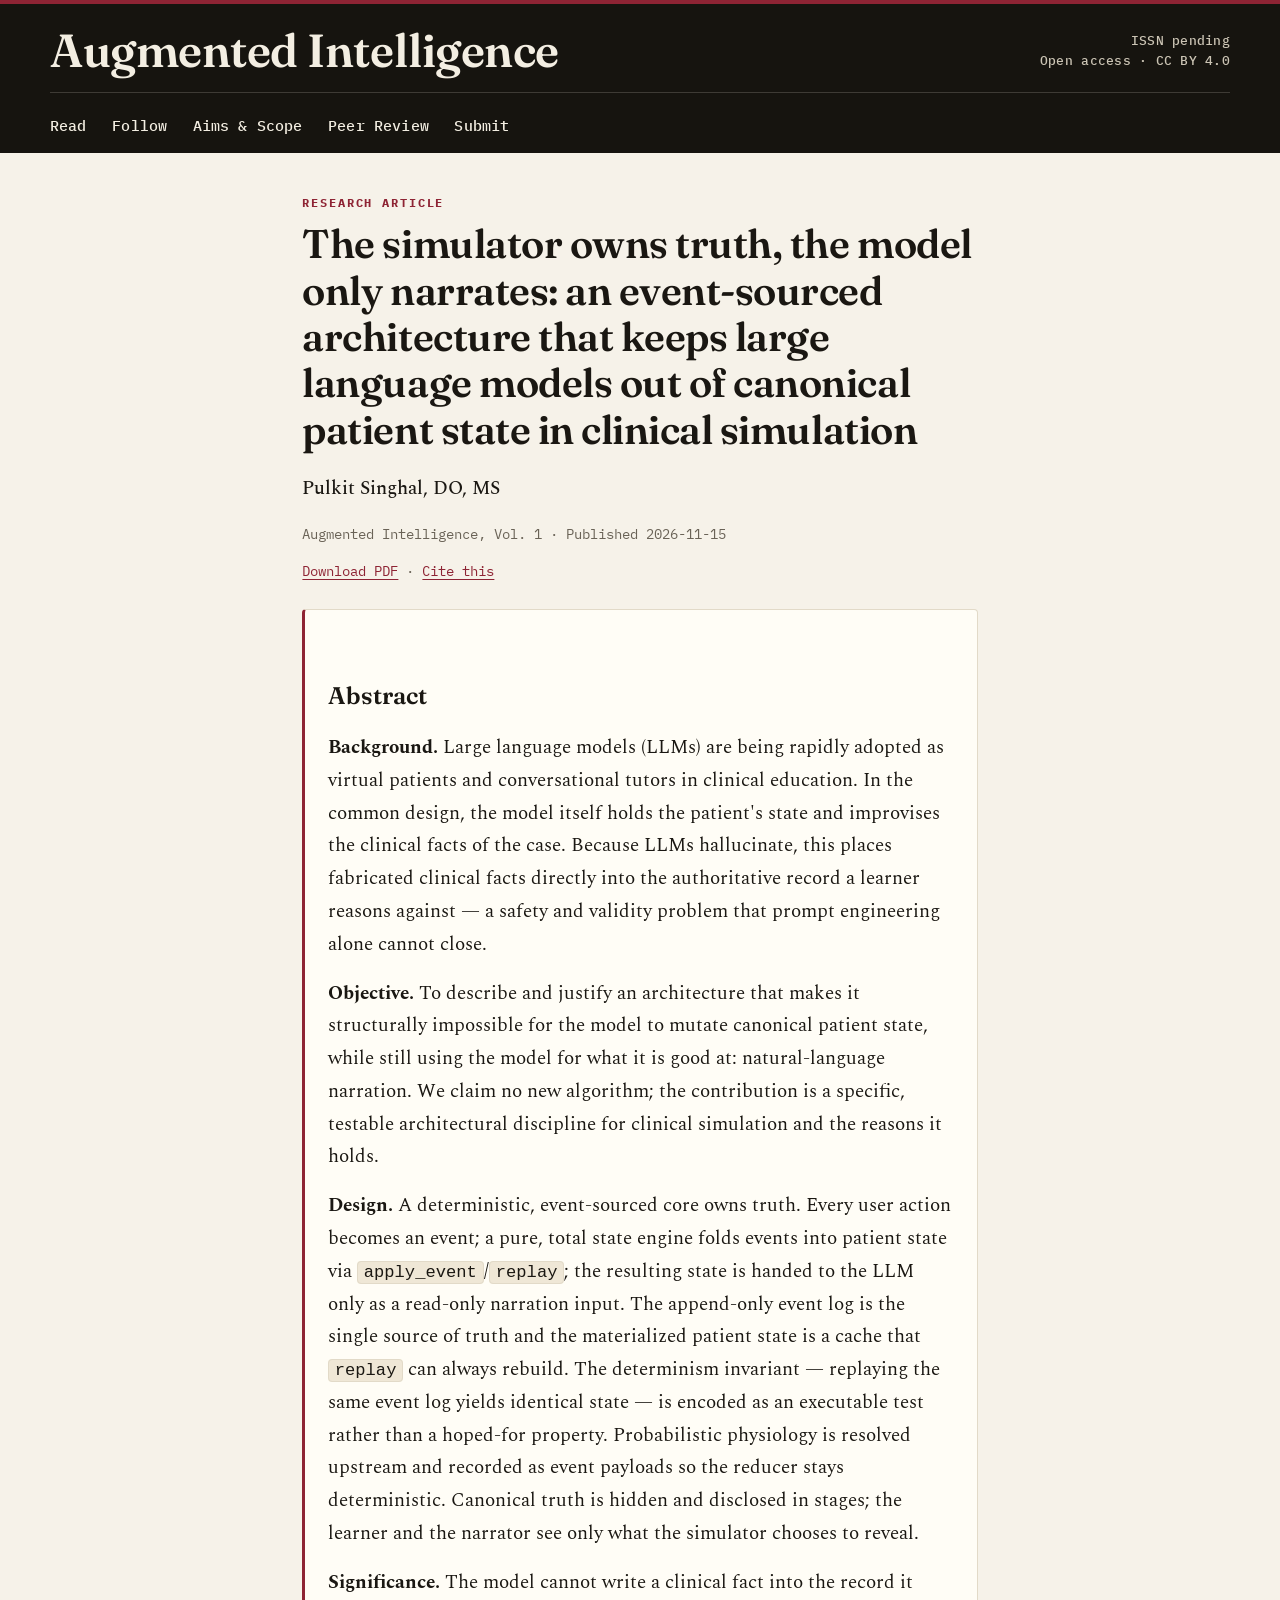
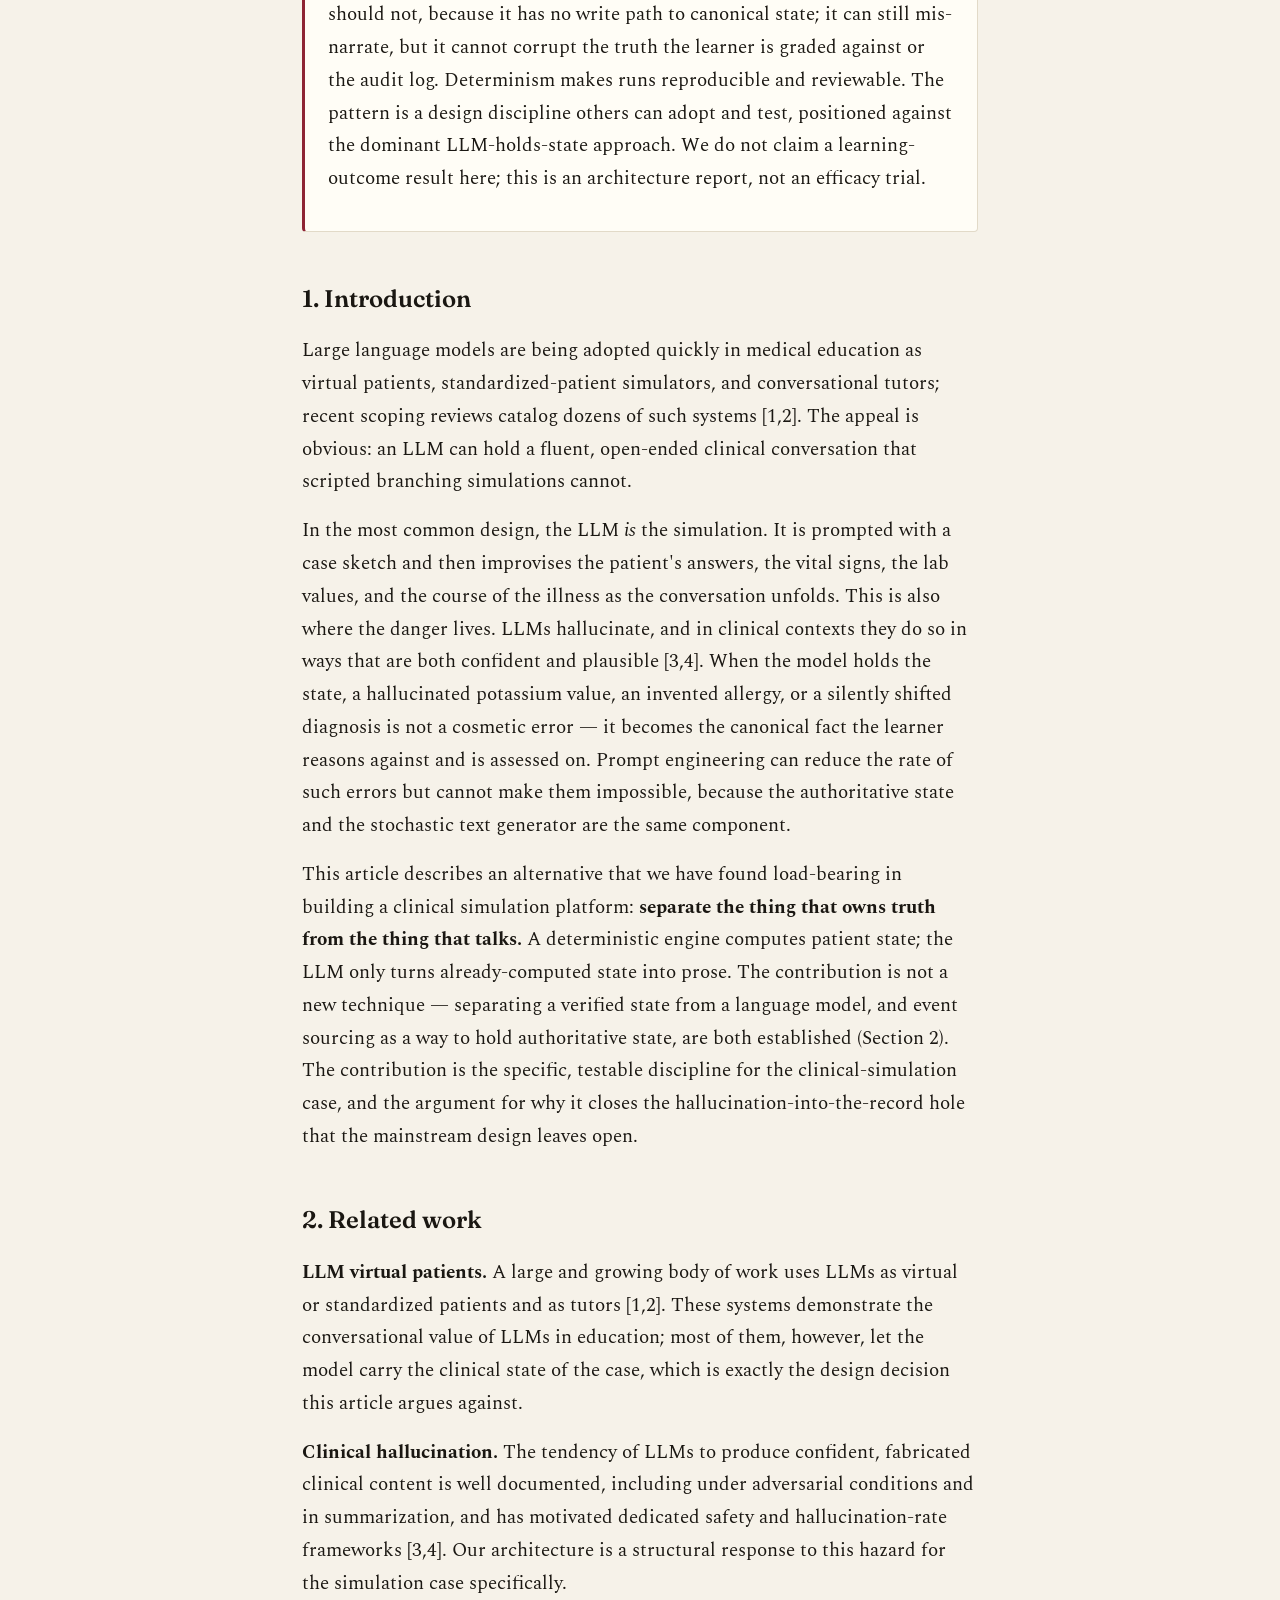
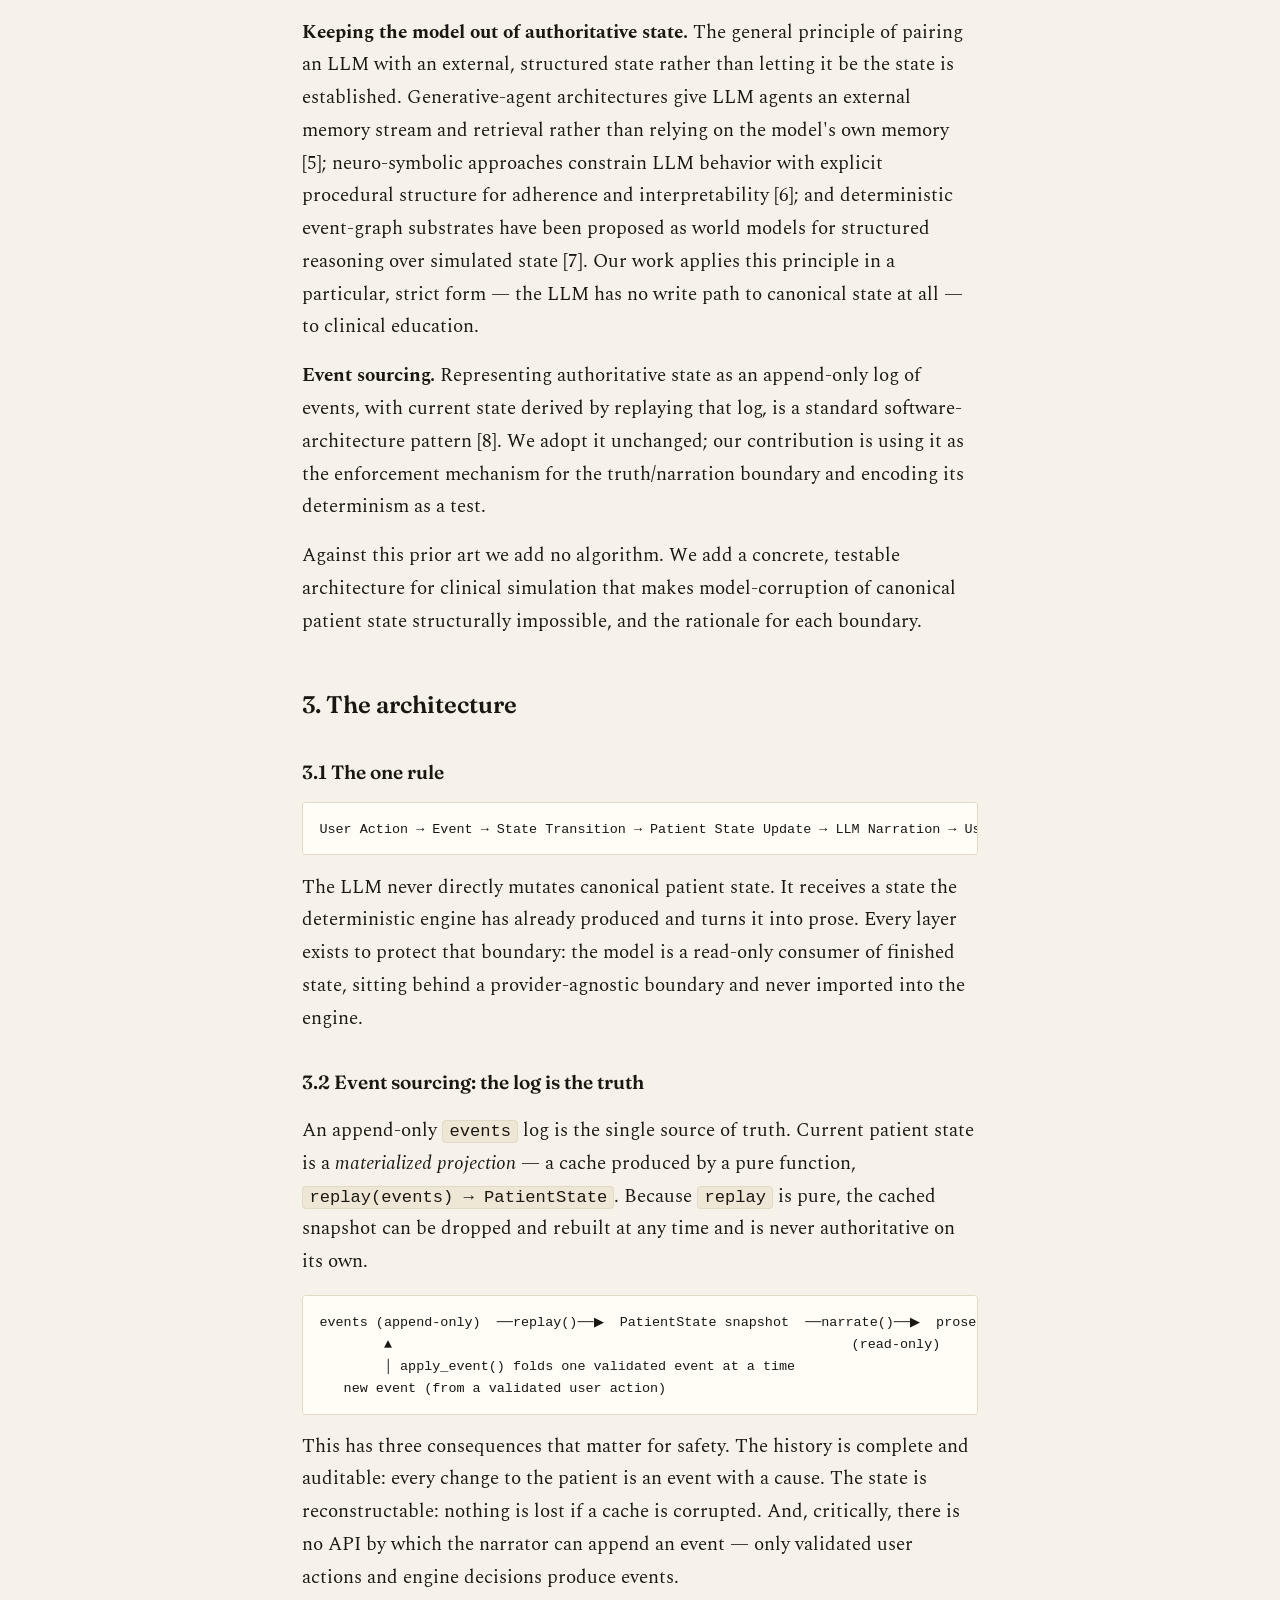
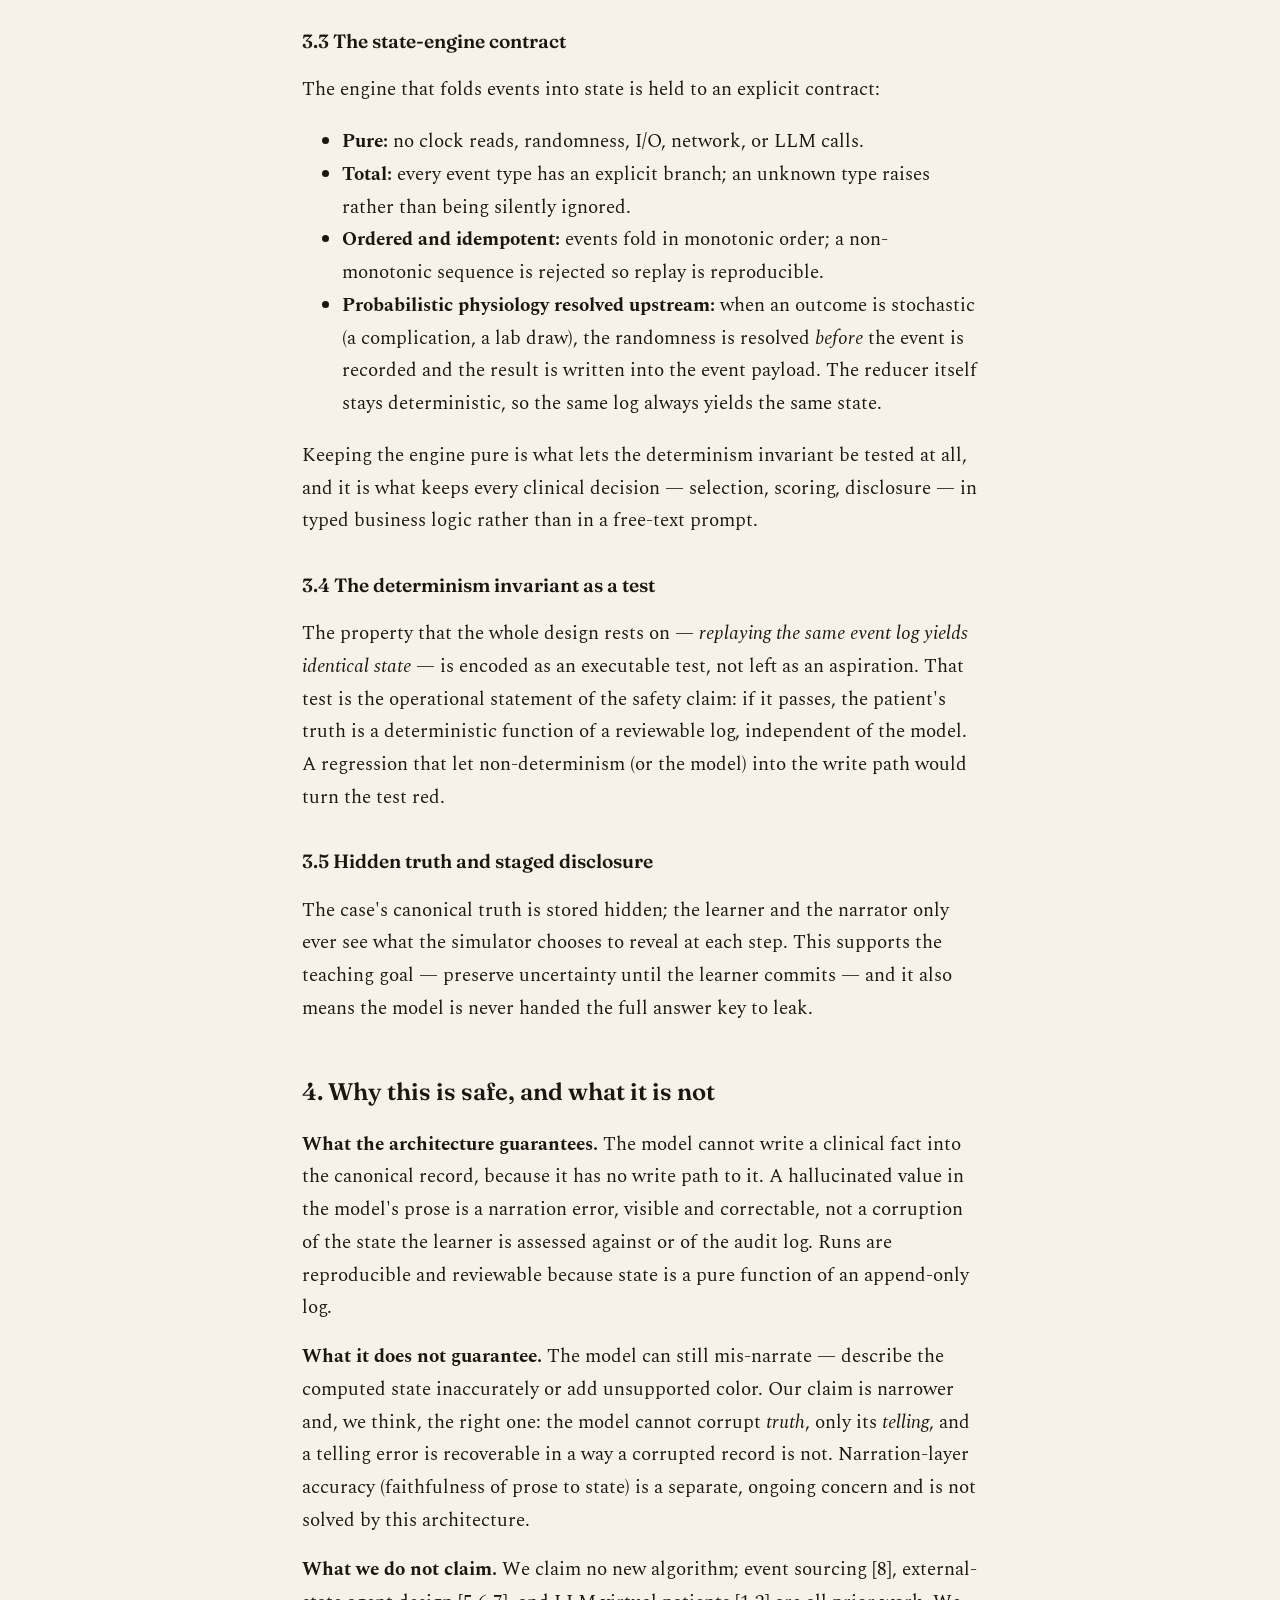
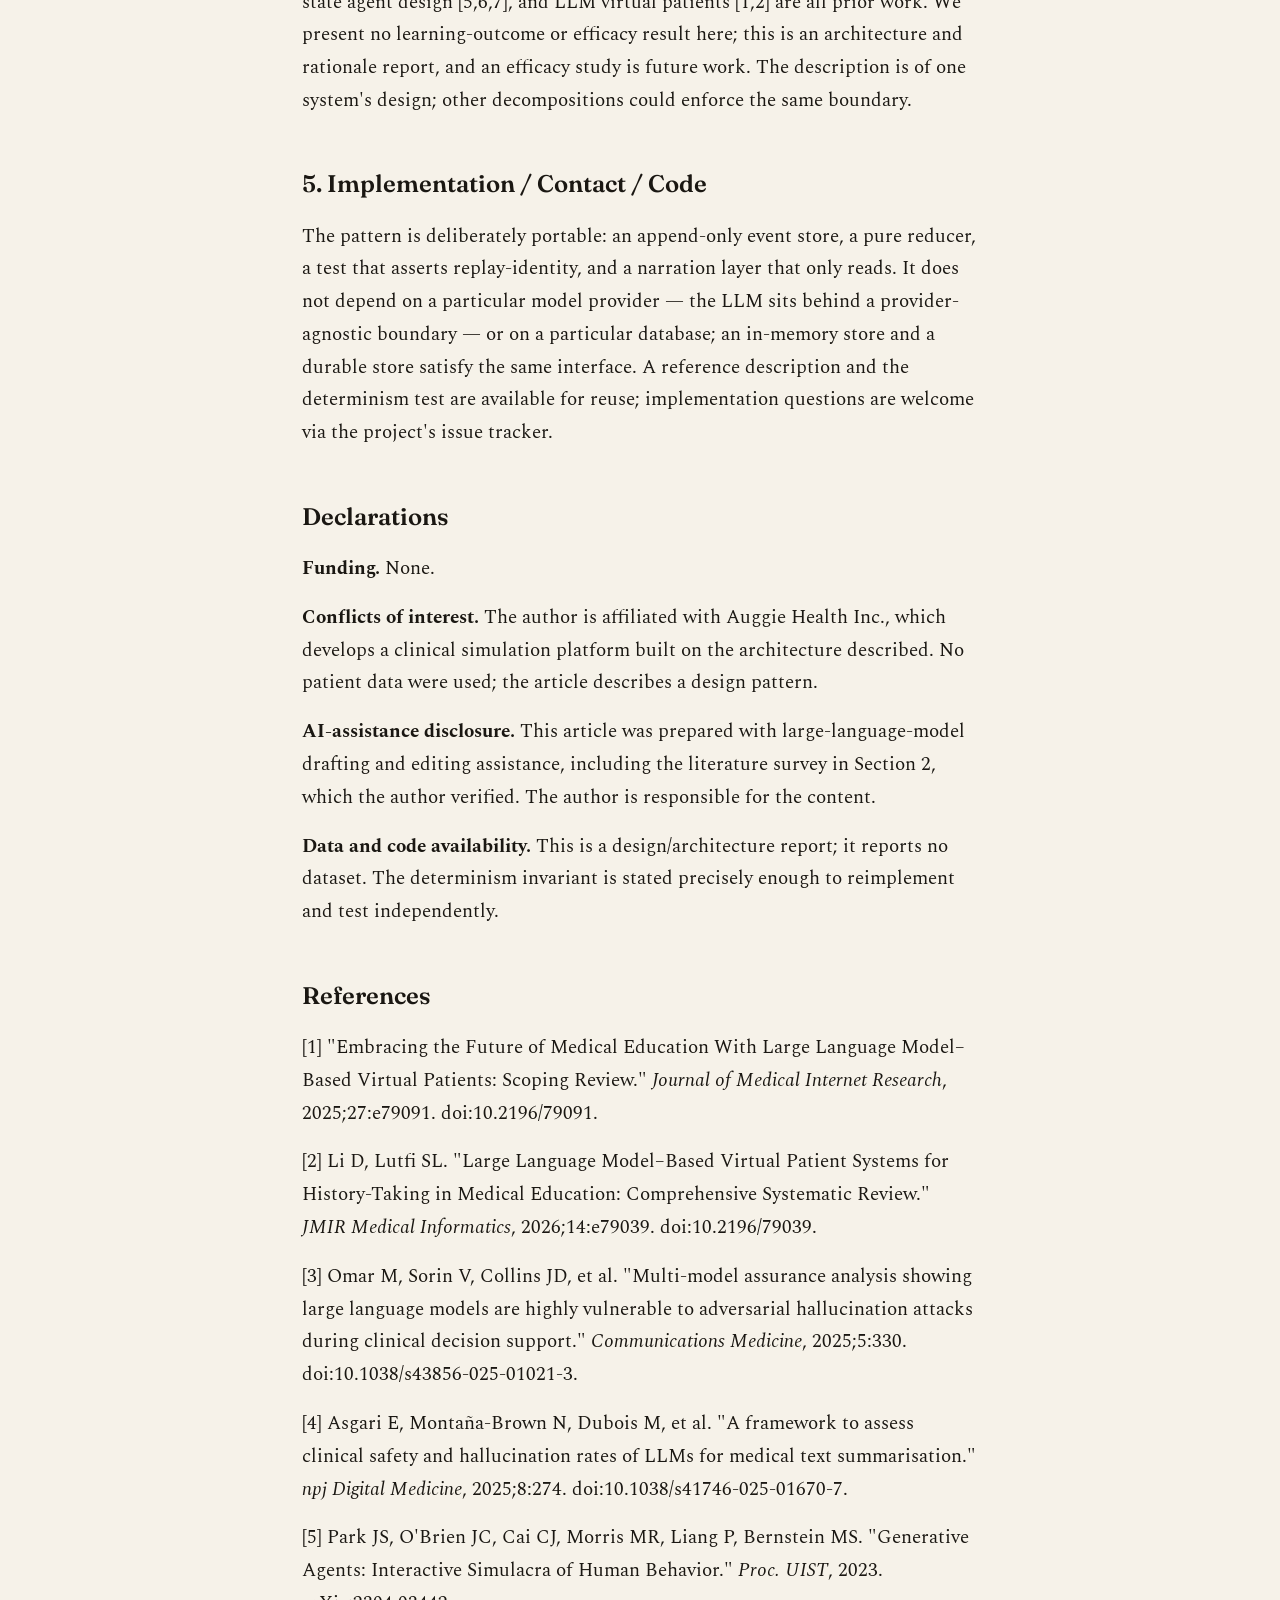
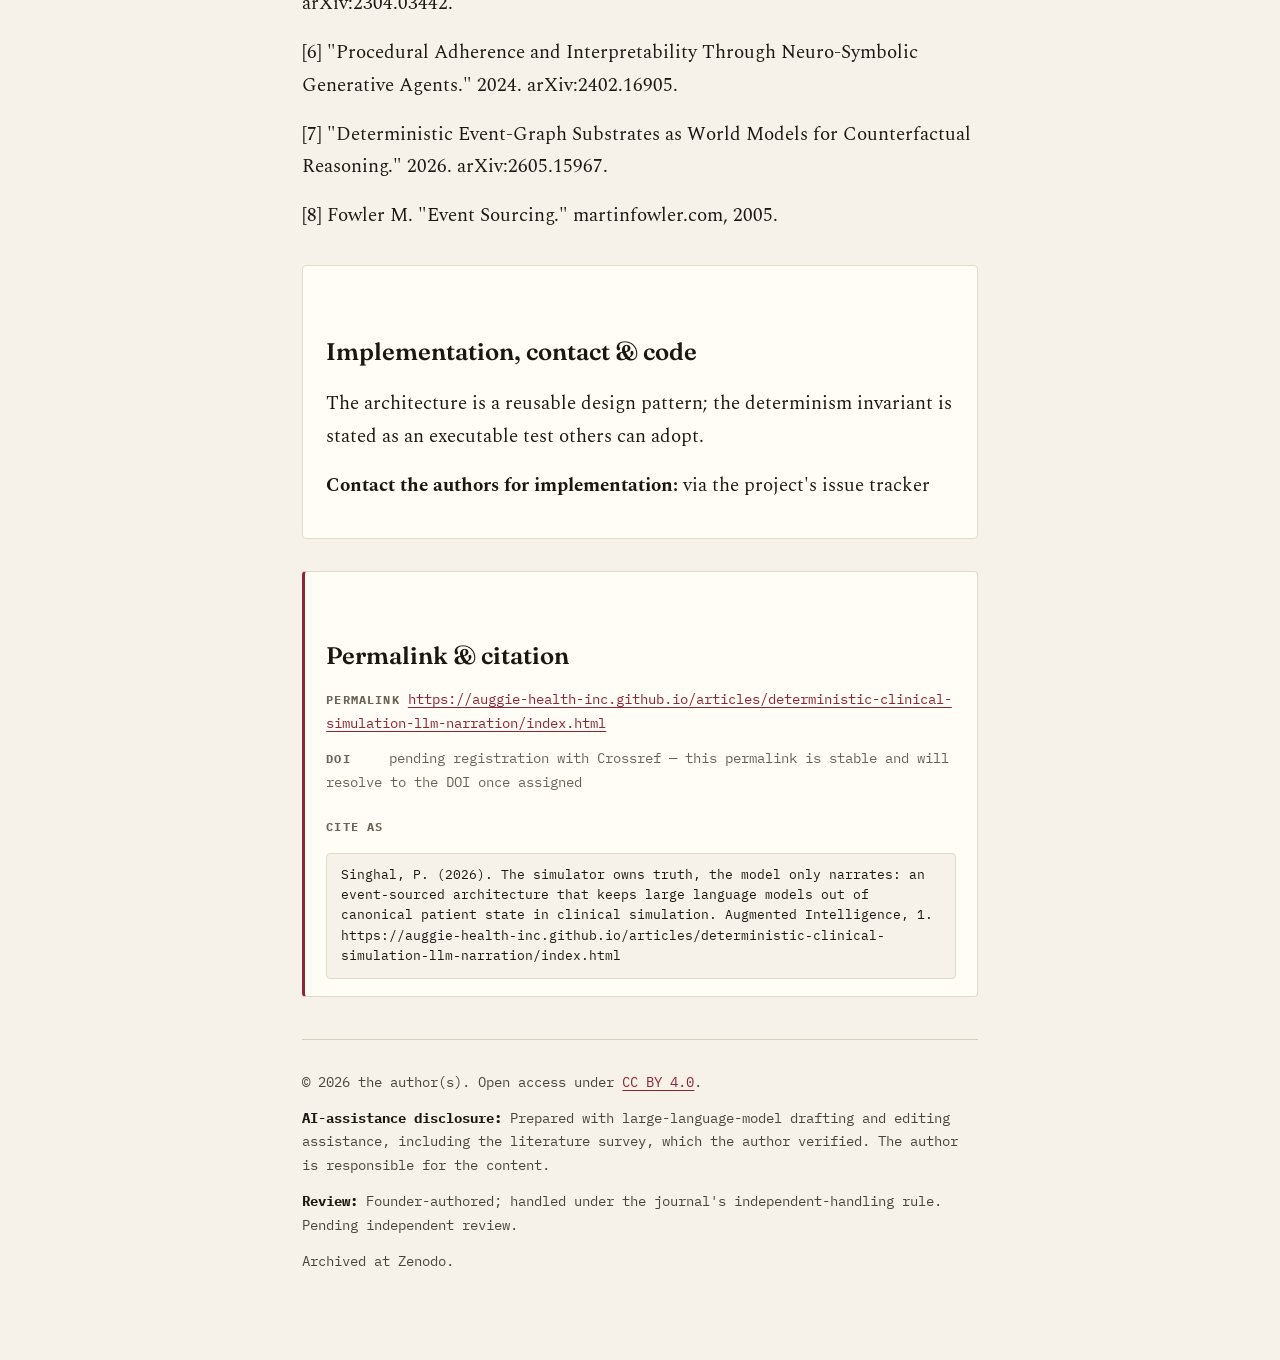
==== commit b67bd4af: "feat(site): institutional editorial redesign — ink-on-paper, high-contrast Replace the dark landing " ====
--- a/articles/deterministic-clinical-simulation-llm-narration/index.html
+++ b/articles/deterministic-clinical-simulation-llm-narration/index.html
@@ -94,9 +94,22 @@
 <link rel="stylesheet" href="/assets/style.css">
 </head>
 <body>
+<div class="topline"></div>
 <header class="site">
-  <a href="/">Augmented Intelligence</a>
-  <span class="issn">ISSN pending</span>
+  <div class="mast-row">
+    <a href="/" class="brand">Augmented Intelligence</a>
+    <div class="mast-meta">
+      ISSN pending<br>
+      Open access · CC BY 4.0
+    </div>
+  </div>
+  <nav class="pages">
+    <a href="/#read">Read</a>
+    <a href="/#follow">Follow</a>
+    <a href="/aims-and-scope.html">Aims &amp; Scope</a>
+    <a href="/editorial-policy.html">Peer Review</a>
+    <a href="/author-guidelines.html">Submit</a>
+  </nav>
 </header>
 
 <main class="article">
--- a/assets/style.css
+++ b/assets/style.css
@@ -1,262 +1,261 @@
-@import url('https://fonts.googleapis.com/css2?family=Fraunces:opsz,wght@9..144,400;9..144,500;9..144,600;9..144,700&family=IBM+Plex+Mono:wght@400;500;600;700&family=Spectral:wght@400;500;600&display=swap');
-
-/* ============================================================
-   Augmented Intelligence — design system
-   Readable light theme (articles & policy). body.neo = dark landing.
-   Typography dialed for an institutional/academic audience:
-   generous size, solid weight, strong contrast in every state.
+@import url('https://fonts.googleapis.com/css2?family=Fraunces:ital,opsz,wght@0,9..144,400;0,9..144,500;0,9..144,600;0,9..144,700;1,9..144,500;1,9..144,600&family=IBM+Plex+Mono:wght@400;500;600;700&family=Spectral:ital,wght@0,400;0,500;0,600;1,400;1,500&display=swap');
+
+/* ============================================================
+   Augmented Intelligence — editorial identity
+   Ink-on-paper scholarly design. High contrast in every state.
+   One accent (oxblood). Buttons/links carry explicit colors so
+   no cascade can override them (the mint-on-mint bug is gone).
+   Every text pair documented below meets WCAG AA (>= 4.5:1).
    ============================================================ */
 
 :root{
-  --ink:#141b26;--muted:#505a69;--rule:#e1e5ea;--bg:#ffffff;--surface:#f6f8fa;
-  --link:#0a6e4a;--link-hover:#085338;--accent:#0f9d63;--accent-ink:#06140e;
-  --bar-bg:#0a0e17;--bar-ink:#eef3ee;--bar-accent:#46e6ab;
+  --paper:#f6f2e9;        /* warm ivory page */
+  --ink:#1a1712;          /* near-black body  (15.8:1 on paper) */
+  --ink-soft:#4a443b;     /* secondary text   (7.6:1 on paper)  */
+  --ink-mute:#6a6357;     /* captions/meta    (5.0:1 on paper)  */
+  --mast:#16140f;         /* masthead / dark rules */
+  --cream:#f3eee2;        /* text on mast     (15:1)  */
+  --cream-soft:#cbc4b4;   /* mast meta        (9:1)   */
+  --accent:#8e2434;       /* oxblood links/rules (6.5:1 on paper) */
+  --accent-deep:#6e1626;  /* hover */
+  --on-accent:#fdf8ee;    /* text on oxblood  (7.0:1) */
+  --rule:#d8d0be;         /* hairline */
+  --rule-ink:#16140f;     /* strong editorial rule */
+  --surface:#fffdf6;      /* card */
+  --card-rule:#e2dac8;
+  --display:"Fraunces",Georgia,serif;
   --serif:"Spectral",Georgia,"Times New Roman",serif;
-  --display:"Fraunces",Georgia,serif;
   --mono:"IBM Plex Mono",ui-monospace,SFMono-Regular,Menlo,monospace;
-  --maxw:760px;
+  --wrap:1180px;
+  --read:720px;
 }
 
 *{box-sizing:border-box}
-html{-webkit-text-size-adjust:100%;-webkit-tap-highlight-color:transparent}
-body{margin:0;background:var(--bg);color:var(--ink);
-  font:1.125rem/1.72 var(--serif);-webkit-font-smoothing:antialiased;text-rendering:optimizeLegibility}
-a{color:var(--link);text-decoration:none}
-a:hover{color:var(--link-hover);text-decoration:underline;text-underline-offset:2px}
-
-/* Highlight states kept EQUALLY legible (not just technically passing):
-   selected text stays light-on-dark (dark theme) / dark-on-light (light),
-   so a selected tab reads the same as an unselected one. */
-::selection{background:#cdeedd;color:#06140e}
-::-moz-selection{background:#cdeedd;color:#06140e}
-a:focus-visible,.btn:focus-visible,button:focus-visible{
-  outline:2.5px solid var(--accent);outline-offset:2px;border-radius:5px}
-
-/* ---- Brand bar (all pages) ---- */
-header.site{position:sticky;top:0;z-index:20;display:flex;justify-content:space-between;
-  align-items:center;gap:1rem;padding:.85rem 1.5rem;
-  background:color-mix(in srgb,var(--bar-bg) 90%,transparent);
-  backdrop-filter:saturate(1.3) blur(10px);border-bottom:1px solid rgba(70,230,171,.22)}
-header.site a.brand,header.site>a:first-child{
-  font-family:var(--display);font-weight:600;font-size:1.25rem;letter-spacing:.2px;
-  color:var(--bar-ink);text-decoration:none;
-  background:linear-gradient(92deg,var(--bar-ink),var(--bar-accent));
-  -webkit-background-clip:text;background-clip:text}
-header.site a:first-child:hover{text-decoration:none;filter:brightness(1.12)}
-header.site .issn{color:#b4c2d2;font-size:.82rem;font-family:var(--mono);font-weight:500;letter-spacing:.03em}
-/* header nav (landing) — inline, no policy-page margins */
-header.site nav.pages{margin:0;gap:1.15rem;font-size:.9rem;font-weight:600}
-header.site nav.pages a{color:#cdd9e6}
-header.site nav.pages a:hover{color:var(--bar-accent);text-decoration:none}
-@media (max-width:720px){header.site nav.pages{display:none}}
-
-/* ---- Readable content (article / policy pages) ---- */
-main{max-width:var(--maxw);margin:0 auto;padding:2.2rem 1.4rem 5rem}
-h1{font-family:var(--display);font-weight:600;font-size:2.15rem;line-height:1.16;
-  letter-spacing:-.012em;margin:.3em 0 .45em}
-h2{font-family:var(--display);font-weight:600;font-size:1.46rem;line-height:1.25;margin:1.9em 0 .5em}
-h3{font-family:var(--display);font-weight:600;font-size:1.16rem;margin:1.6em 0 .4em}
-p{margin:.8em 0}
-.type,.tagline,.byline,.meta,.authors,.actions{font-family:var(--mono)}
-.type{text-transform:uppercase;letter-spacing:.15em;font-size:.76rem;color:var(--accent);margin:0 0 .35em;font-weight:700}
-.authors{font-family:var(--serif);font-size:1.16rem;font-weight:500;color:var(--ink);margin:.2em 0}
-.meta,.actions{font-size:.9rem;color:var(--muted);font-weight:500}
-.abstract{background:var(--surface);border:1px solid var(--rule);border-left:3px solid var(--accent);
-  border-radius:10px;padding:1.2rem 1.4rem;margin:1.5rem 0}
-.abstract h2{margin-top:.1em;font-size:1.1rem}
-.body :is(h2,h3){scroll-margin-top:5rem}
-.permalink{background:var(--surface);border:1px solid var(--rule);border-left:3px solid var(--accent);
-  border-radius:10px;padding:1.1rem 1.3rem;margin:2rem 0}
-.permalink h2{margin:0 0 .6rem;font-size:1.1rem}
+html{-webkit-text-size-adjust:100%;-webkit-tap-highlight-color:transparent;overflow-x:hidden}
+body{margin:0;background:var(--paper);color:var(--ink);
+  font:1.19rem/1.72 var(--serif);-webkit-font-smoothing:antialiased;text-rendering:optimizeLegibility}
+
+/* high-contrast selection in both contexts */
+::selection{background:#e9cf9f;color:#1a1712}
+::-moz-selection{background:#e9cf9f;color:#1a1712}
+
+/* ---- links: oxblood, underlined, visited stays legible ---- */
+a{color:var(--accent);text-decoration:underline;text-underline-offset:2.5px;text-decoration-thickness:1px}
+a:visited{color:var(--accent)}
+a:hover{color:var(--accent-deep);text-decoration-thickness:2px}
+a:focus-visible{outline:2.5px solid var(--accent);outline-offset:3px;border-radius:3px}
+
+/* ============================================================
+   Masthead (every page)
+   ============================================================ */
+.topline{height:4px;background:var(--accent)}
+header.site{background:var(--mast);color:var(--cream);
+  padding:1.5rem clamp(1rem,4vw,2.4rem) 0}
+.mast-row{max-width:var(--wrap);margin:0 auto;display:flex;align-items:flex-end;
+  justify-content:space-between;gap:1rem;flex-wrap:wrap}
+.brand,header.site a.brand{font-family:var(--display);font-weight:600;letter-spacing:-.01em;
+  font-size:clamp(1.9rem,4.2vw,2.9rem);line-height:1;color:var(--cream);text-decoration:none}
+.brand:hover{color:#fff;text-decoration:none}
+.mast-meta{font-family:var(--mono);font-size:.82rem;font-weight:500;color:var(--cream-soft);
+  letter-spacing:.02em;text-align:right;line-height:1.5;padding-bottom:.25rem}
+nav.pages{max-width:var(--wrap);margin:1.1rem auto 0;display:flex;flex-wrap:wrap;gap:.2rem 1.6rem;
+  border-top:1px solid rgba(243,238,226,.18);padding:.7rem 0 0}
+nav.pages a{font-family:var(--mono);font-size:.95rem;font-weight:500;color:var(--cream);
+  text-decoration:none;padding:.5rem 0 .75rem;border-bottom:3px solid transparent;letter-spacing:.01em}
+nav.pages a:hover{color:#fff;border-bottom-color:rgba(243,238,226,.4)}
+nav.pages a.active,nav.pages a[aria-current]{color:#fff;font-weight:700;border-bottom-color:var(--accent)}
+
+/* issue strip */
+.issuebar{background:var(--mast);color:var(--cream-soft);padding:0 clamp(1rem,4vw,2.4rem) 1.1rem}
+.issuebar-inner{max-width:var(--wrap);margin:0 auto;font-family:var(--mono);font-size:.82rem;
+  letter-spacing:.14em;text-transform:uppercase;color:var(--cream-soft)}
+
+/* ============================================================
+   Home layout
+   ============================================================ */
+main.home{max-width:var(--wrap);margin:0 auto;padding:0 clamp(1rem,4vw,2.4rem) 4rem}
+
+.rule-top{border:0;border-top:2px solid var(--rule-ink);margin:0}
+.eyebrow{font-family:var(--mono);font-size:.8rem;font-weight:700;letter-spacing:.16em;
+  text-transform:uppercase;color:var(--accent);margin:0 0 .6rem}
+
+/* hero: statement + network figure */
+.hero{display:grid;grid-template-columns:1.05fr .95fr;gap:2.4rem;align-items:center;
+  padding:2.6rem 0 2.2rem}
+.hero h1{font-family:var(--display);font-weight:600;font-size:clamp(2.2rem,4.4vw,3.25rem);
+  line-height:1.08;letter-spacing:-.018em;margin:.2rem 0 .6rem;color:var(--ink)}
+.hero h1 em{font-style:italic;color:var(--accent)}
+.hero .lede{font-size:1.2rem;line-height:1.62;color:var(--ink-soft);max-width:48ch;margin:0}
+.figure{margin:0}
+.figure svg{display:block;width:100%;height:auto;border:1px solid var(--card-rule);background:var(--surface);border-radius:4px}
+.figure figcaption{font-family:var(--mono);font-size:.78rem;color:var(--ink-mute);margin-top:.6rem;letter-spacing:.01em}
+
+/* lead article */
+.lead{border-top:3px solid var(--rule-ink);padding:1.8rem 0 2.4rem;margin-top:1.2rem}
+.lead-title{font-family:var(--display);font-weight:600;font-size:clamp(1.7rem,3vw,2.45rem);
+  line-height:1.12;letter-spacing:-.012em;margin:.5rem 0 .5rem}
+.lead-title a{color:var(--ink);text-decoration:none}
+.lead-title a:hover{color:var(--accent);text-decoration:none}
+.lead-authors{font-family:var(--mono);font-size:.95rem;font-weight:500;color:var(--ink-soft);margin:.1rem 0 .6rem}
+.lead-dek{font-size:1.18rem;line-height:1.6;color:var(--ink);max-width:62ch;margin:.2rem 0 .9rem}
+.lead-meta{font-family:var(--mono);font-size:.88rem;color:var(--ink-mute);margin:0 0 1.2rem}
+.lead-meta a{color:var(--accent)}
+
+/* buttons — explicit colors; a.btn wins over any link rule */
+.cta-row{display:flex;flex-wrap:wrap;gap:.8rem}
+.btn,a.btn{display:inline-flex;align-items:center;gap:.5rem;font-family:var(--mono);font-size:.95rem;
+  font-weight:600;letter-spacing:.01em;padding:.8rem 1.4rem;min-height:48px;border-radius:4px;
+  border:2px solid transparent;cursor:pointer;text-decoration:none;transition:.16s ease}
+.btn-primary,a.btn-primary,a.btn-primary:visited{background:var(--accent);color:var(--on-accent);border-color:var(--accent)}
+.btn-primary:hover,a.btn-primary:hover{background:var(--accent-deep);border-color:var(--accent-deep);color:#fff;text-decoration:none}
+.btn-ghost,a.btn-ghost,a.btn-ghost:visited{background:transparent;color:var(--ink);border-color:var(--ink)}
+.btn-ghost:hover,a.btn-ghost:hover{background:var(--ink);color:var(--paper);text-decoration:none}
+.btn:focus-visible,a.btn:focus-visible{outline:3px solid var(--accent);outline-offset:3px}
+
+/* generic band + section rule */
+.band{border-top:1px solid var(--rule);padding:2.6rem 0}
+.band>h2{font-family:var(--display);font-weight:600;font-size:clamp(1.5rem,2.5vw,1.95rem);
+  line-height:1.15;letter-spacing:-.008em;margin:0 0 .5rem;color:var(--ink)}
+.band .sub{color:var(--ink-soft);max-width:62ch;margin:0 0 1.7rem;font-size:1.14rem;line-height:1.6}
+
+/* follow / subscribe */
+.band.follow{display:grid;grid-template-columns:1.05fr .95fr;gap:1.4rem 2.6rem;align-items:center;
+  border-top:3px solid var(--rule-ink);border-bottom:1px solid var(--rule);padding:2.2rem 0}
+.follow-copy h2{margin-top:0}
+.follow-copy .sub{margin-bottom:0}
+.subscribe{display:flex;gap:.7rem;flex-wrap:wrap;margin-bottom:.7rem}
+.subscribe input[type=email]{flex:1 1 220px;min-width:0;font-family:var(--mono);font-size:1rem;
+  padding:.8rem 1rem;min-height:48px;border-radius:4px;border:2px solid var(--ink);
+  background:var(--surface);color:var(--ink)}
+.subscribe input[type=email]::placeholder{color:var(--ink-mute)}
+.subscribe input[type=email]:focus-visible{outline:3px solid var(--accent);outline-offset:2px;border-color:var(--accent)}
+.follow-note{font-family:var(--mono);font-size:.88rem;color:var(--ink-mute);margin:0;max-width:60ch;line-height:1.55}
+.follow-note code{background:#efe7d6;border:1px solid var(--card-rule);border-radius:4px;padding:.08em .4em;color:var(--ink)}
+.sr-only{position:absolute;width:1px;height:1px;padding:0;margin:-1px;overflow:hidden;clip:rect(0,0,0,0);border:0}
+
+/* the model — three columns */
+.feature-grid{display:grid;grid-template-columns:repeat(3,1fr);gap:0}
+.feature{padding:1.4rem 1.4rem 1.4rem 0;border-left:1px solid var(--rule);padding-left:1.4rem}
+.feature:first-child{border-left:0;padding-left:0}
+.feature .fnum{font-family:var(--mono);font-size:.82rem;font-weight:700;color:var(--accent);letter-spacing:.1em}
+.feature h3{font-family:var(--display);font-size:1.2rem;margin:.5rem 0 .4rem;color:var(--ink);font-weight:600}
+.feature p{font-size:1.04rem;color:var(--ink-soft);margin:0;line-height:1.6}
+
+/* editorial board */
+.people-grid{display:grid;grid-template-columns:repeat(4,1fr);gap:0;border-top:1px solid var(--rule)}
+.person{padding:1.4rem 1.3rem 1.4rem 0;border-left:1px solid var(--rule);padding-left:1.3rem;
+  display:flex;flex-direction:column;gap:.35rem}
+.person:first-child{border-left:0;padding-left:0}
+.person .role{font-family:var(--mono);font-size:.74rem;font-weight:600;letter-spacing:.08em;text-transform:uppercase;color:var(--accent)}
+.person .name{font-family:var(--display);font-size:1.22rem;color:var(--ink);font-weight:600;line-height:1.18}
+.person .postnom{font-family:var(--mono);font-weight:500;font-size:.72em;color:var(--ink-soft);letter-spacing:.01em}
+.person .aff{font-size:.98rem;color:var(--ink-soft);margin:0}
+.person .links{font-family:var(--mono);font-size:.82rem;font-weight:500;margin-top:.1rem}
+.person.seat .name{color:var(--ink-mute)}
+.person.seat .aff{color:var(--ink-mute)}
+
+/* contents / articles */
+ul.articles{list-style:none;padding:0;margin:0}
+ul.articles li{padding:1rem 0;border-bottom:1px solid var(--rule)}
+ul.articles li:first-child{border-top:1px solid var(--rule)}
+ul.articles a{font-family:var(--display);font-weight:600;font-size:1.2rem;color:var(--ink);text-decoration:none}
+ul.articles a:hover{color:var(--accent)}
+ul.articles .byline{display:block;font-family:var(--mono);font-size:.85rem;color:var(--ink-mute);margin-top:.25rem}
+.forthcoming{border:1px solid var(--rule);border-radius:4px;padding:1.4rem;color:var(--ink-soft);font-family:var(--mono);font-size:.98rem}
+
+/* standards line */
+.standards{display:flex;flex-wrap:wrap;gap:.5rem 1.6rem;margin:.4rem 0 0;padding:0;list-style:none}
+.standards li{font-family:var(--mono);font-size:.9rem;color:var(--ink-soft);display:flex;gap:.5rem;align-items:baseline}
+.standards li::before{content:"\00B7";color:var(--accent);font-weight:700}
+
+footer.site-footer{border-top:3px solid var(--rule-ink);margin-top:2.6rem;padding:1.6rem 0 0;
+  display:flex;flex-wrap:wrap;gap:1rem 2rem;justify-content:space-between;
+  font-family:var(--mono);font-size:.9rem;color:var(--ink-soft)}
+footer.site-footer a{color:var(--accent)}
+footer.site-footer .fnav{display:flex;flex-wrap:wrap;gap:1.3rem}
+
+/* ============================================================
+   Article & policy pages (readable column)
+   ============================================================ */
+main.article,main.page{max-width:var(--read);margin:0 auto;padding:2.4rem clamp(1rem,4vw,1.4rem) 5rem}
+main.article .type,main.page .type{font-family:var(--mono);text-transform:uppercase;letter-spacing:.15em;
+  font-size:.78rem;color:var(--accent);margin:0 0 .4em;font-weight:700}
+main.article h1{font-family:var(--display);font-weight:600;font-size:clamp(1.9rem,3.4vw,2.5rem);
+  line-height:1.16;letter-spacing:-.012em;margin:.2em 0 .5em;color:var(--ink)}
+.authors{font-family:var(--serif);font-size:1.18rem;font-weight:500;color:var(--ink);margin:.2em 0}
+.meta,.actions{font-family:var(--mono);font-size:.9rem;color:var(--ink-mute)}
+.actions a{color:var(--accent)}
+main.article h2,main.page h2{font-family:var(--display);font-weight:600;font-size:1.5rem;margin:1.9em 0 .5em;color:var(--ink)}
+main.article h3,main.page h3{font-family:var(--display);font-weight:600;font-size:1.2rem;margin:1.6em 0 .4em}
+main.article p,main.page p{margin:.85em 0}
+.abstract{background:var(--surface);border:1px solid var(--card-rule);border-left:3px solid var(--accent);
+  border-radius:4px;padding:1.2rem 1.4rem;margin:1.6rem 0}
+.abstract h2{margin-top:.1em;font-size:1.15rem}
+.implementation{background:var(--surface);border:1px solid var(--card-rule);border-radius:4px;padding:1.2rem 1.4rem;margin:2rem 0}
+.permalink{background:var(--surface);border:1px solid var(--card-rule);border-left:3px solid var(--accent);
+  border-radius:4px;padding:1.1rem 1.3rem;margin:2rem 0}
+.permalink h2{margin:0 0 .6rem;font-size:1.12rem}
 .permalink-row{font-family:var(--mono);font-size:.86rem;margin:.25rem 0;color:var(--ink);word-break:break-word}
 .permalink-label{font-family:var(--mono);font-size:.74rem;font-weight:700;letter-spacing:.1em;
-  text-transform:uppercase;color:var(--muted);display:inline-block;min-width:4.6em}
-.permalink-pending{color:var(--muted)}
+  text-transform:uppercase;color:var(--ink-mute);display:inline-block;min-width:4.6em}
+.permalink-pending{color:var(--ink-mute)}
 .permalink pre.cite{font-family:var(--mono);font-size:.82rem;line-height:1.55;white-space:pre-wrap;word-break:break-word;
-  background:var(--bg);border:1px solid var(--rule);border-radius:7px;padding:.7rem .85rem;margin:.35rem 0 0;color:var(--ink)}
-.implementation{background:var(--surface);border:1px solid var(--rule);border-radius:10px;padding:1.2rem 1.4rem;margin:2rem 0}
+  background:var(--paper);border:1px solid var(--card-rule);border-radius:4px;padding:.7rem .85rem;margin:.35rem 0 0;color:var(--ink)}
 .article-footer{margin-top:2.6rem;padding-top:1.1rem;border-top:1px solid var(--rule);
-  font-size:.9rem;color:var(--muted);font-family:var(--mono);line-height:1.65}
-.article-footer strong{color:var(--ink);font-weight:600}
-ul.articles{list-style:none;padding:0}
-ul.articles li{padding:.75rem 0;border-bottom:1px solid var(--rule)}
-ul.articles .byline{display:block;font-size:.85rem;color:var(--muted);margin-top:.2em}
-
-/* nav on policy pages — larger, heavier, legible */
-nav.pages{display:flex;flex-wrap:wrap;gap:1.3rem;font-family:var(--mono);font-size:.95rem;
-  font-weight:600;margin:1.8rem 0 2rem}
-main.page nav.pages,main.page .site-footer{margin-top:2.6rem}
-.site-footer{margin-top:2.6rem;padding-top:1.1rem;border-top:1px solid var(--rule);
-  font-size:.92rem;font-weight:500;color:var(--muted);font-family:var(--mono)}
-
-/* ============================================================
-   body.neo — dark networked landing
-   ============================================================ */
-body.neo{
-  --ink:#eef3f2;--muted:#aebccb;--rule:rgba(130,150,180,.2);
-  --bg:#070a12;--surface:#0e1420;--link:#6ff3bf;--link-hover:#9df6cf;
-  --accent:#46e6ab;--accent-ink:#04130c;
-  background:
-    radial-gradient(1100px 620px at 78% -8%,rgba(70,230,171,.15),transparent 60%),
-    radial-gradient(900px 600px at 8% 12%,rgba(56,120,189,.12),transparent 55%),var(--bg);
-  background-attachment:fixed;color:var(--ink)}
-body.neo a{color:var(--link)}
-body.neo a:hover{color:var(--link-hover)}
-/* dark theme: light text on a muted-emerald highlight — reads like the
-   unselected (light-on-dark) state, so selected == unselected legibility */
-body.neo ::selection{background:#164a3a;color:#eafff6}
-body.neo ::-moz-selection{background:#164a3a;color:#eafff6}
-body.neo main.home{max-width:1140px;padding:0 1.4rem 5rem}
-
-body.neo::before{content:"";position:fixed;inset:0;z-index:-1;pointer-events:none;opacity:.5;
-  background-image:
-    linear-gradient(rgba(130,160,200,.05) 1px,transparent 1px),
-    linear-gradient(90deg,rgba(130,160,200,.05) 1px,transparent 1px);
-  background-size:46px 46px;mask-image:radial-gradient(circle at 50% 18%,#000,transparent 72%)}
-
-/* ---- hero: headline, then graph + featured article side by side ---- */
-.hero{padding:2.6rem 0 1.6rem}
-.hero-head{max-width:40ch;margin-bottom:1.8rem}
-.kicker{font-family:var(--mono);font-size:.82rem;font-weight:600;letter-spacing:.18em;
-  text-transform:uppercase;color:var(--accent);display:inline-flex;align-items:center;gap:.6rem;margin:0 0 1rem}
-.kicker::before{content:"";width:30px;height:2px;background:linear-gradient(90deg,var(--accent),transparent)}
-.hero h1{font-family:var(--display);font-weight:600;font-size:clamp(2.5rem,5vw,3.7rem);
-  line-height:1.04;letter-spacing:-.022em;margin:0 0 .5em;color:#fff}
-.hero h1 em{font-style:italic;color:var(--accent)}
-.hero .lede{font-size:1.2rem;line-height:1.6;color:var(--muted);max-width:52ch;margin:0}
-
-.hero-grid{display:grid;grid-template-columns:1.02fr .98fr;gap:1.8rem;align-items:stretch}
-
-.graph-wrap{position:relative;border:1px solid var(--rule);border-radius:16px;
-  background:linear-gradient(160deg,rgba(14,22,36,.92),rgba(7,12,22,.7));
-  box-shadow:inset 0 1px 0 rgba(255,255,255,.04),0 30px 80px -40px rgba(70,230,171,.35);
-  padding:.7rem;display:flex;flex-direction:column;justify-content:center}
-.graph-wrap svg{display:block;width:100%;height:auto}
-.graph-cap{font-family:var(--mono);font-size:.76rem;font-weight:500;color:var(--muted);
-  text-align:center;padding:.4rem 0 .5rem}
-
-/* featured inaugural article */
-.featured{background:linear-gradient(165deg,rgba(70,230,171,.08),rgba(14,22,36,.6));
-  border:1px solid rgba(70,230,171,.38);border-radius:16px;padding:1.8rem 1.7rem;
-  display:flex;flex-direction:column;gap:.7rem;box-shadow:0 30px 70px -40px rgba(70,230,171,.5)}
-.feat-label{font-family:var(--mono);font-size:.8rem;font-weight:700;letter-spacing:.12em;
-  text-transform:uppercase;color:var(--accent);margin:0}
-.feat-title{font-family:var(--display);font-weight:600;font-size:1.62rem;line-height:1.16;
-  letter-spacing:-.01em;margin:.1rem 0 .1rem}
-.feat-title a{color:#fff}
-.feat-title a:hover{color:var(--accent);text-decoration:none}
-.feat-authors{font-family:var(--mono);font-size:.92rem;font-weight:500;color:var(--muted);margin:0}
-.feat-teaser{font-size:1.06rem;line-height:1.55;color:#d6e2ee;margin:.3rem 0 .4rem}
-.feat-meta{font-family:var(--mono);font-size:.82rem;font-weight:500;color:var(--muted);margin:0 0 .3rem;word-break:break-word}
-.featured .cta-row{margin-top:auto}
-.postnom{font-family:var(--mono);font-weight:500;font-size:.82em;color:var(--accent);letter-spacing:.02em}
-
-.cta-row{display:flex;flex-wrap:wrap;gap:.75rem}
-.btn{display:inline-flex;align-items:center;gap:.5rem;font-family:var(--mono);font-size:.92rem;
-  font-weight:600;letter-spacing:.01em;padding:.8rem 1.25rem;border-radius:10px;
-  border:1px solid transparent;cursor:pointer;transition:.18s ease;min-height:44px}
-.btn-primary{background:var(--accent);color:var(--accent-ink);font-weight:700}
-.btn-primary:hover{text-decoration:none;filter:brightness(1.08);box-shadow:0 8px 30px -8px rgba(70,230,171,.6)}
-.btn-ghost{border-color:rgba(120,235,190,.4);color:var(--ink);background:rgba(70,230,171,.06)}
-.btn-ghost:hover{text-decoration:none;border-color:var(--accent);background:rgba(70,230,171,.12);color:#fff}
-
-/* ---- generic band ---- */
-.band{padding:2.8rem 0;border-top:1px solid var(--rule)}
-.band>.eyebrow{font-family:var(--mono);font-size:.82rem;font-weight:700;letter-spacing:.16em;
-  text-transform:uppercase;color:var(--accent);margin:0 0 .7rem}
-.band h2{font-family:var(--display);font-weight:600;font-size:clamp(1.65rem,2.8vw,2.15rem);
-  line-height:1.14;letter-spacing:-.01em;margin:0 0 .5em;color:#fff}
-.band .sub{color:var(--muted);max-width:60ch;margin:0 0 1.7rem;font-size:1.1rem;line-height:1.55}
-
-.feature-grid{display:grid;grid-template-columns:repeat(3,1fr);gap:1.1rem}
-.feature{background:var(--surface);border:1px solid var(--rule);border-radius:13px;padding:1.4rem 1.3rem;transition:.2s ease}
-.feature:hover{border-color:rgba(70,230,171,.42);transform:translateY(-2px);box-shadow:0 18px 40px -26px rgba(70,230,171,.5)}
-.feature .fnum{font-family:var(--mono);font-size:.82rem;font-weight:700;color:var(--accent);letter-spacing:.1em}
-.feature h3{font-family:var(--display);font-size:1.18rem;margin:.55rem 0 .4rem;color:#fff;font-weight:600}
-.feature p{font-size:1rem;color:var(--muted);margin:0;line-height:1.6}
-
-.people-grid{display:grid;grid-template-columns:repeat(4,1fr);gap:1.1rem;align-items:stretch}
-.person{background:var(--surface);border:1px solid var(--rule);border-radius:13px;padding:1.4rem 1.3rem;
-  display:flex;flex-direction:column;gap:.45rem}
-.person.lead{border-color:rgba(70,230,171,.48);box-shadow:0 0 0 1px rgba(70,230,171,.12),0 24px 60px -36px rgba(70,230,171,.5)}
-.avatar{width:50px;height:50px;border-radius:50%;display:grid;place-items:center;
-  font-family:var(--display);font-weight:600;font-size:1.2rem;color:var(--accent-ink);
-  background:radial-gradient(circle at 32% 28%,#8af5cd,var(--accent));box-shadow:0 0 22px -4px rgba(70,230,171,.6)}
-.person .role{font-family:var(--mono);font-size:.74rem;font-weight:600;letter-spacing:.08em;text-transform:uppercase;color:var(--accent)}
-.person .name{font-family:var(--display);font-size:1.2rem;color:#fff;font-weight:600;line-height:1.2}
-.person .aff{font-size:.95rem;color:var(--muted);margin:0}
-.person .links{font-family:var(--mono);font-size:.82rem;font-weight:500;margin-top:.2rem}
-.seat{border-style:dashed;border-color:rgba(130,150,180,.42);background:transparent;min-height:150px}
-.seat .avatar{background:transparent;border:1.5px dashed rgba(120,235,190,.55);color:var(--accent);box-shadow:none}
-.seat .role{color:var(--muted)}
-.seat .name{color:var(--ink);opacity:.85;font-size:1.08rem}
-
-/* follow / subscribe */
-.band.follow{display:grid;grid-template-columns:1.1fr .9fr;gap:1.6rem 2.4rem;align-items:center;
-  background:linear-gradient(150deg,rgba(70,230,171,.07),rgba(14,22,36,.4));
-  border:1px solid rgba(70,230,171,.26);border-radius:16px;padding:2rem 2rem;margin-top:2.8rem}
-.follow-copy h2{margin-top:0}
-.follow-copy .sub{margin-bottom:0}
-.subscribe{display:flex;gap:.6rem;flex-wrap:wrap;margin-bottom:.7rem}
-.subscribe input[type=email]{flex:1 1 220px;min-width:0;font-family:var(--mono);font-size:1rem;
-  padding:.8rem 1rem;min-height:44px;border-radius:10px;border:1px solid rgba(120,235,190,.45);
-  background:rgba(7,12,22,.75);color:var(--ink)}
-.subscribe input[type=email]::placeholder{color:#7f93a7}
-.subscribe input[type=email]:focus-visible{outline:2.5px solid var(--accent);outline-offset:2px}
-.subscribe .btn{flex:0 0 auto}
-.follow-note{font-family:var(--mono);font-size:.86rem;color:var(--muted);margin:0;max-width:60ch;line-height:1.55}
-.follow-note code{background:rgba(70,230,171,.1);border:1px solid var(--rule);border-radius:5px;padding:.08em .4em;font-size:.95em;color:var(--ink)}
-.sr-only{position:absolute;width:1px;height:1px;padding:0;margin:-1px;overflow:hidden;clip:rect(0,0,0,0);border:0}
-@media (max-width:760px){.band.follow{grid-template-columns:1fr}}
-
-.principles{display:flex;flex-wrap:wrap;gap:.65rem;margin-top:.4rem}
-.chip{font-family:var(--mono);font-size:.86rem;font-weight:500;color:var(--ink);background:rgba(70,230,171,.08);
-  border:1px solid var(--rule);border-radius:999px;padding:.5rem .95rem;display:inline-flex;gap:.5rem;align-items:center}
-.chip::before{content:"";width:7px;height:7px;border-radius:50%;background:var(--accent);box-shadow:0 0 8px 1px rgba(70,230,171,.8)}
-
-.forthcoming{background:var(--surface);border:1px dashed var(--rule);border-radius:13px;padding:1.6rem;color:var(--muted);font-family:var(--mono);font-size:.98rem}
-body.neo ul.articles li{border-color:var(--rule)}
-
-body.neo .site-footer{border-top:1px solid var(--rule);margin-top:0;padding:2.2rem 0 0;
-  display:flex;flex-wrap:wrap;gap:1rem 2rem;justify-content:space-between;color:var(--muted);font-weight:500}
-body.neo .site-footer a{color:var(--link)}
-body.neo .site-footer .fnav{display:flex;flex-wrap:wrap;gap:1.3rem;font-weight:600}
-
-/* ---- SVG network graph marks ---- */
-.net-edge{stroke:url(#edgeGrad);stroke-width:1.2;fill:none;opacity:.6}
-.net-edge.flow{stroke-dasharray:4 7;animation:dash 3.4s linear infinite}
-.net-node{fill:#0e1a2a;stroke:var(--accent);stroke-width:1.5}
-.net-node.bright{fill:#123524;stroke:#8af5cd;stroke-width:2}
-.net-node.dim{stroke:rgba(130,170,205,.6)}
-.net-node.open{fill:transparent;stroke:rgba(120,235,190,.6);stroke-dasharray:3 4}
-.net-hub{fill:url(#hubGrad);stroke:#8af5cd;stroke-width:1.8}
-.net-lead{fill:var(--accent);stroke:#c6f8df;stroke-width:1.8}
-.net-halo{fill:var(--accent);opacity:.18;animation:pulse 3.6s ease-in-out infinite;transform-box:fill-box;transform-origin:center}
-.net-label{font-family:"IBM Plex Mono",monospace;font-size:12px;font-weight:500;fill:#d2dfec}
-.net-label.key{fill:#eafff6;font-weight:600}
-.net-sub{font-family:"IBM Plex Mono",monospace;font-size:10px;fill:#93a8bc}
-@keyframes dash{to{stroke-dashoffset:-44}}
-@keyframes pulse{0%,100%{opacity:.1;transform:scale(.85)}50%{opacity:.26;transform:scale(1.12)}}
-@media (prefers-reduced-motion:reduce){.net-edge.flow{animation:none}.net-halo{animation:none;opacity:.18}}
-
-/* ---- print: clean academic PDF ---- */
+  font-family:var(--mono);font-size:.9rem;color:var(--ink-soft);line-height:1.65}
+.article-footer strong{color:var(--ink);font-weight:700}
+main.page nav.pages{border-top:1px solid var(--rule)}
+
+/* body-content safeguards: never force horizontal page scroll */
+main.article :is(p,li,h1,h2,h3,td,th){overflow-wrap:break-word}
+main.article pre,main.page pre{overflow-x:auto;max-width:100%;background:var(--surface);
+  border:1px solid var(--card-rule);border-radius:4px;padding:.9rem 1rem;
+  font-family:var(--mono);font-size:.84rem;line-height:1.5}
+main.article :not(pre)>code{background:#efe7d6;border:1px solid var(--card-rule);border-radius:4px;
+  padding:.05em .35em;font-size:.9em;overflow-wrap:break-word}
+main.article img,main.page img{max-width:100%;height:auto}
+main.article table,main.page table{display:block;overflow-x:auto;max-width:100%;border-collapse:collapse}
+
+/* ---- SVG network figure (editorial line-art) ---- */
+.net-edge{stroke:#3a352c;stroke-width:1.1;fill:none;opacity:.6}
+.net-edge.flow{stroke-dasharray:3 6;animation:dash 4s linear infinite}
+.net-node{fill:var(--surface);stroke:var(--ink);stroke-width:1.6}
+.net-node.open{fill:transparent;stroke:#8a8372;stroke-dasharray:3 4}
+.net-hub{fill:var(--mast);stroke:var(--ink);stroke-width:1.8}
+.net-lead{fill:var(--accent);stroke:#4a0f18;stroke-width:1.5}
+.net-accent{fill:var(--accent);stroke:#4a0f18;stroke-width:1.5}
+.net-label{font-family:"IBM Plex Mono",monospace;font-size:12px;font-weight:500;fill:#2a251d}
+.net-label.key{fill:#16140f;font-weight:700}
+.net-label.cream{fill:#f3eee2;font-weight:700}
+.net-sub{font-family:"IBM Plex Mono",monospace;font-size:10px;fill:#6a6357}
+@keyframes dash{to{stroke-dashoffset:-36}}
+@media (prefers-reduced-motion:reduce){.net-edge.flow{animation:none}}
+
+/* ---- print ---- */
 @media print{
-  header.site,.actions,.site-footer,nav.pages,.permalink{display:none!important}
-  body,body.neo{background:#fff!important;color:#141b26!important}
-  main{max-width:none;padding:0}a{color:#0a6e4a}
-  .abstract,.implementation{background:#fff;border:1px solid #d7dce2}
+  .topline,nav.pages,.actions,footer.site-footer,.permalink{display:none!important}
+  body{background:#fff;color:#000}
+  header.site,.issuebar{background:#fff;color:#000}
+  .brand{color:#000}
+  main{max-width:none}
 }
 
 /* ---- responsive ---- */
 @media (max-width:880px){
-  .hero-grid{grid-template-columns:1fr;gap:1.2rem}
+  .hero{grid-template-columns:1fr;gap:1.4rem}
+  .band.follow{grid-template-columns:1fr}
   .feature-grid{grid-template-columns:1fr}
+  .feature{border-left:0;padding-left:0;border-top:1px solid var(--rule);padding-top:1.2rem}
+  .feature:first-child{border-top:0;padding-top:0}
   .people-grid{grid-template-columns:1fr 1fr}
-}
-@media (max-width:520px){
-  main{padding:1.5rem 1.15rem 4rem}
-  body{font-size:1.08rem}
+  .person:nth-child(odd){border-left:0;padding-left:0}
+}
+@media (max-width:560px){
+  body{font-size:1.09rem}
+  .mast-meta{text-align:left}
   .people-grid{grid-template-columns:1fr}
-  .hero h1{font-size:2.2rem}
-  body.neo .site-footer{flex-direction:column;gap:1rem}
-}
+  .person{border-left:0;padding-left:0;border-top:1px solid var(--rule);padding-top:1.1rem}
+  .person:first-child{border-top:0;padding-top:0}
+  .cta-row .btn{flex:1 1 100%;justify-content:center}
+  footer.site-footer{flex-direction:column;gap:1rem}
+}
